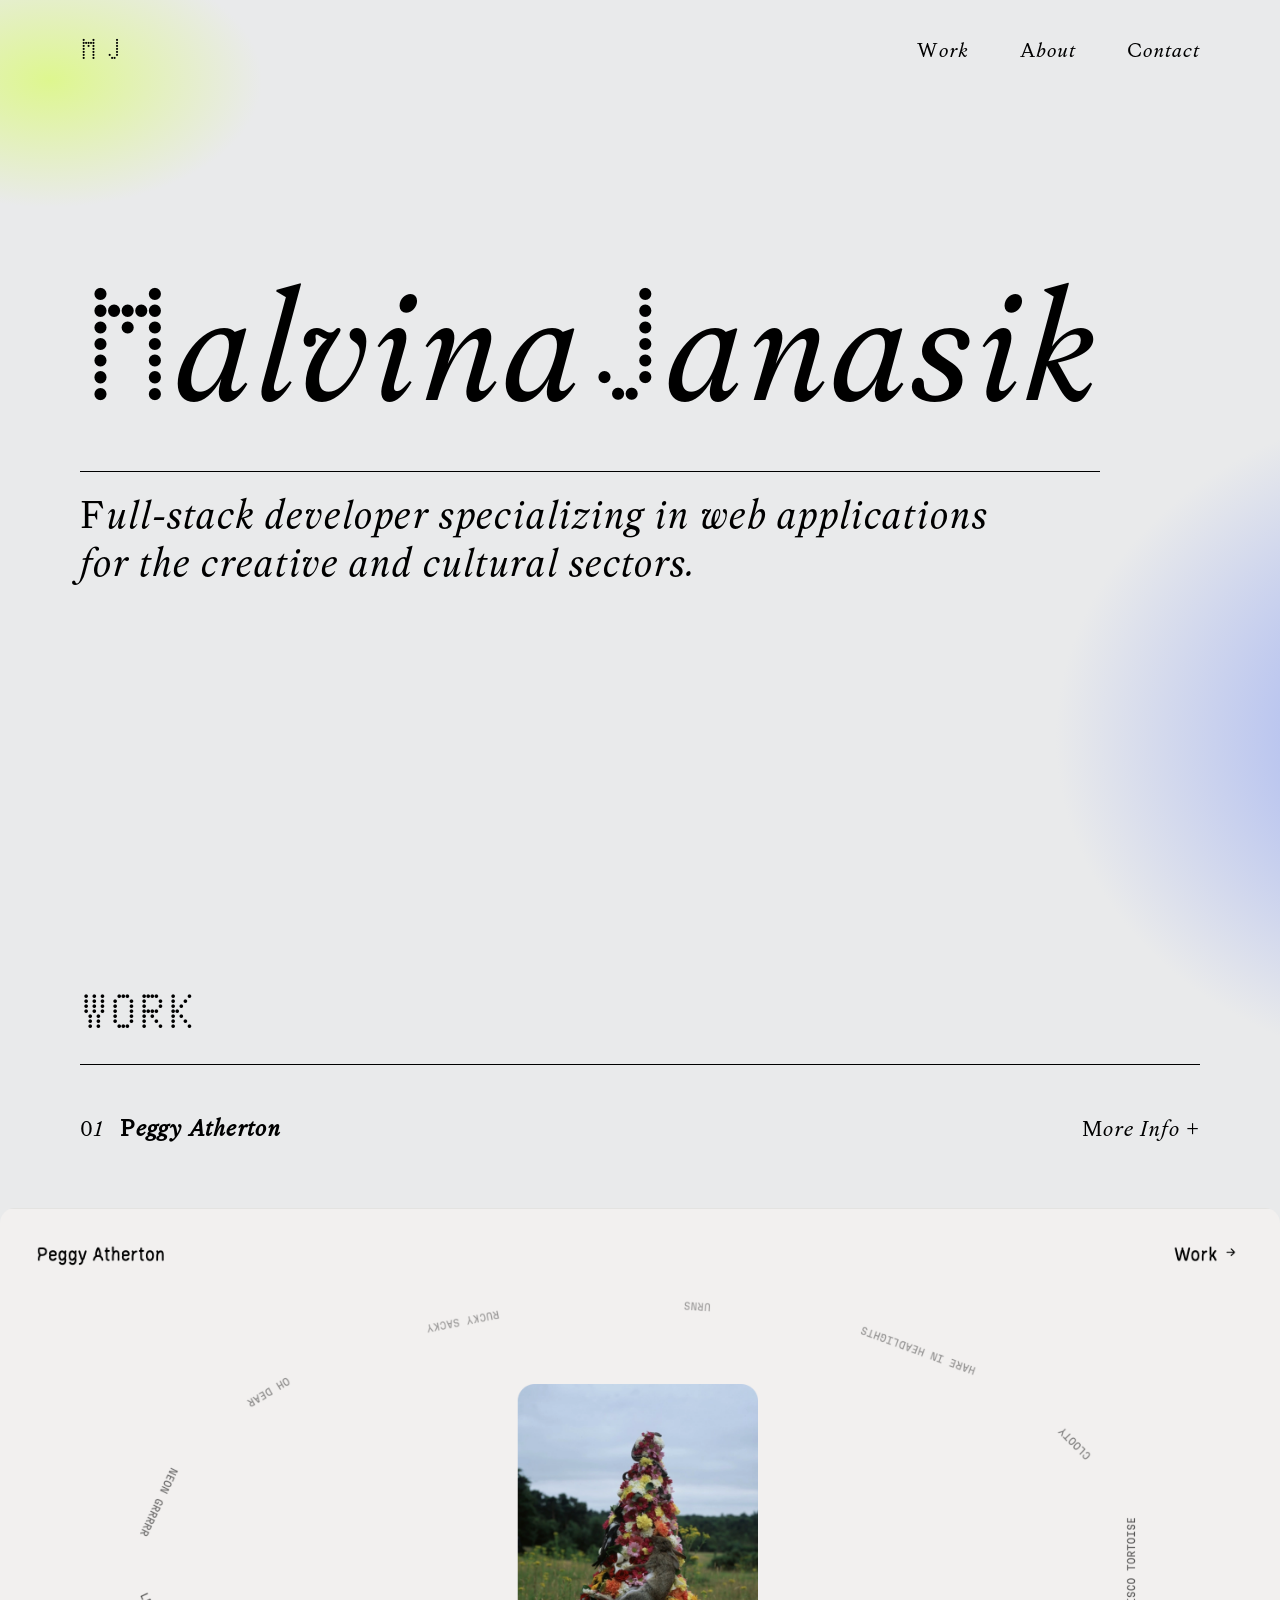
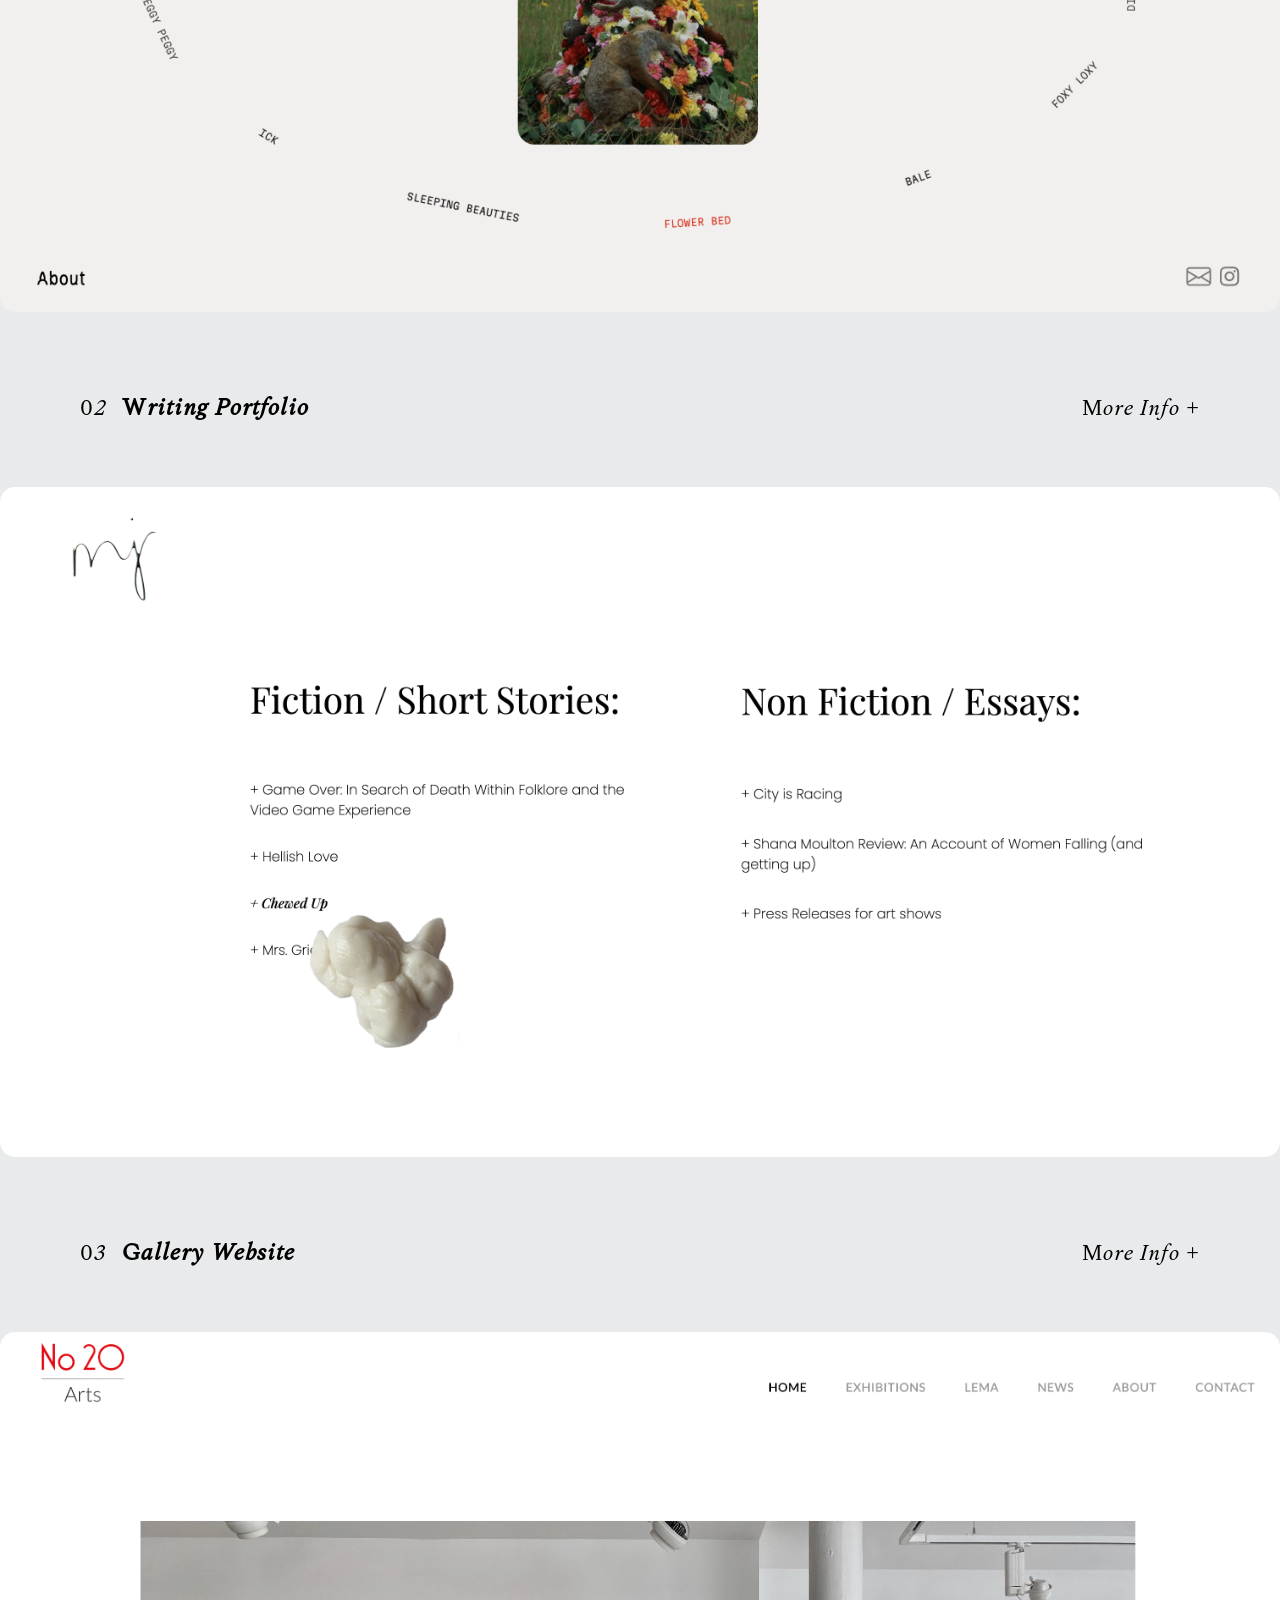
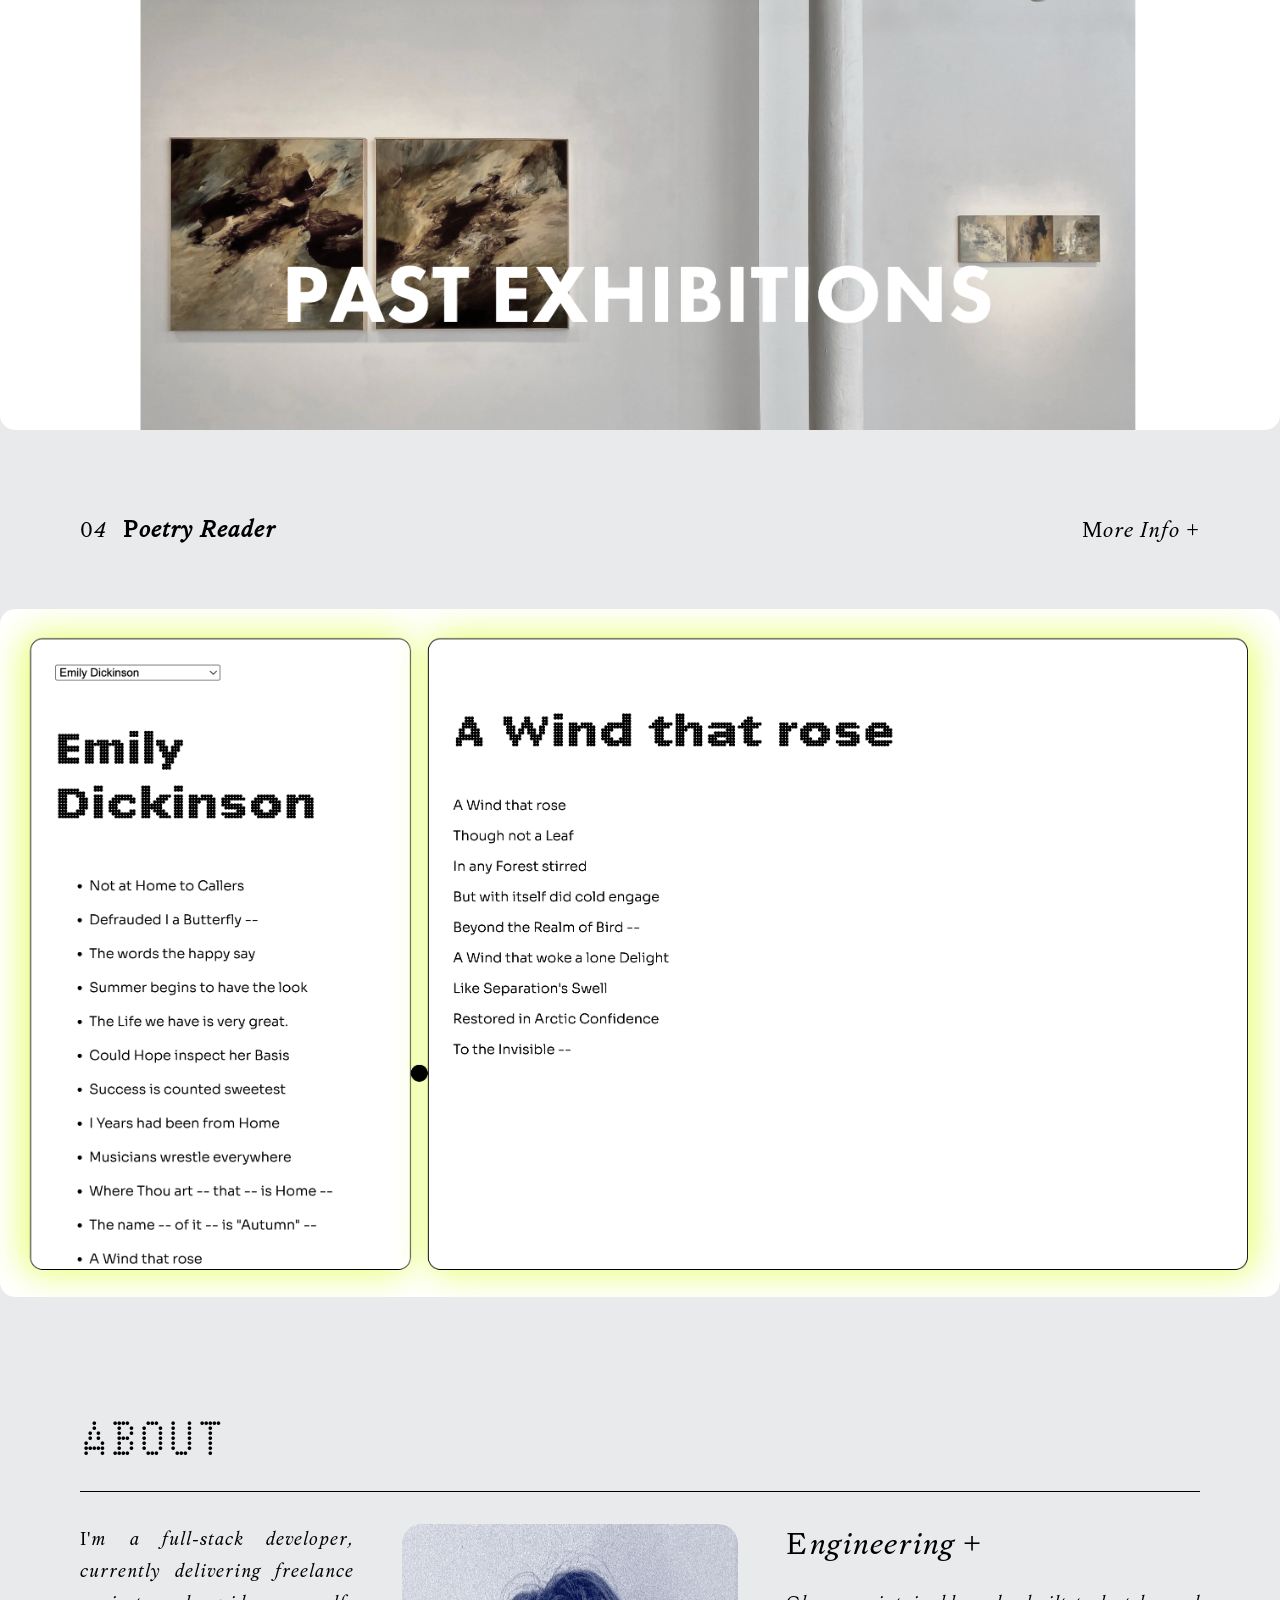
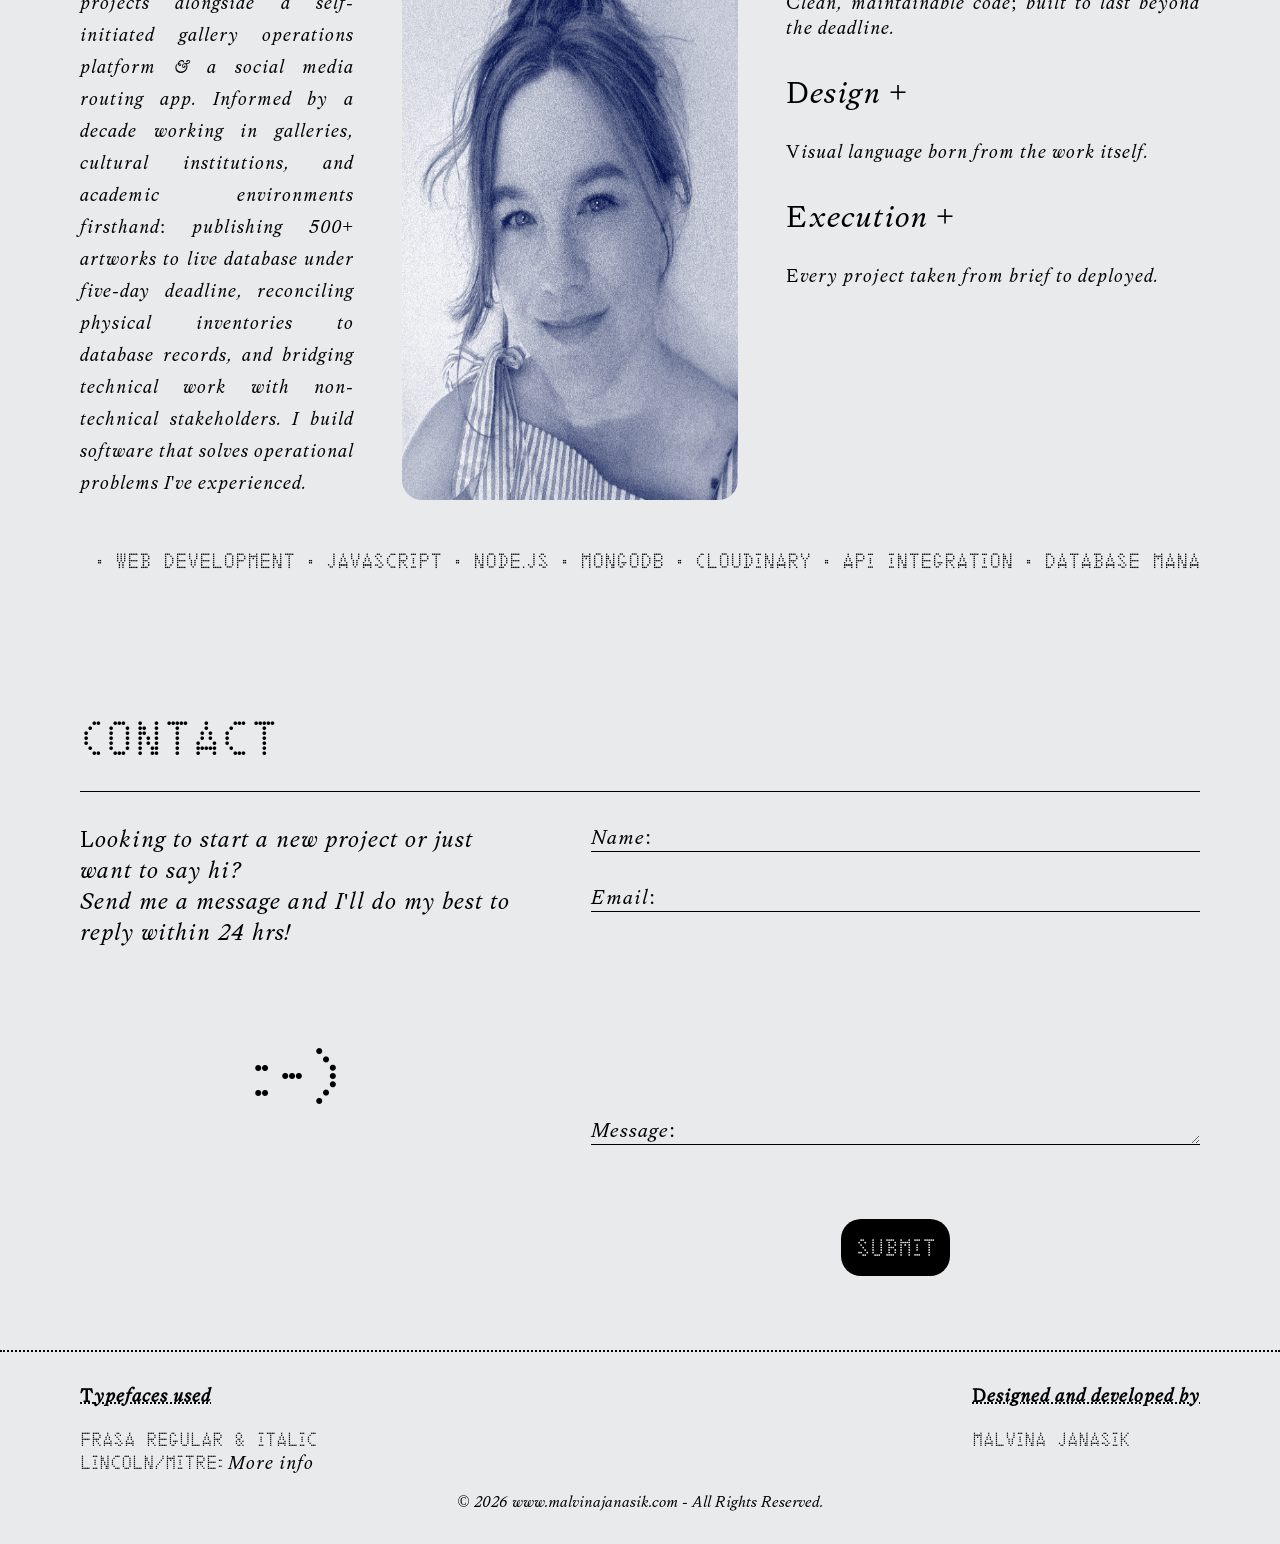
==== index.html @ 0cc4c8fe "form redo" ====
<!DOCTYPE html>
<html lang="en">
<head>
    <meta charset="UTF-8">
    <meta name="viewport" content="width=device-width, initial-scale=1.0">

    <link rel="preconnect" href="https://fonts.googleapis.com">
    <link rel="preconnect" href="https://fonts.gstatic.com" crossorigin>
    <link
        href="https://fonts.googleapis.com/css2?family=Inter:ital,opsz,wght@0,14..32,100..900;1,14..32,100..900&display=swap"
        rel="stylesheet">

    <link rel="stylesheet" href="assets/css/style.css">
    <title>M J</title>
</head>
<body>
    <section>
    <header>
        
        <div class="gradient-top"></div>
        <nav>
            <ul class="top-menu">
                <li class="logo">
                    <a href="index.html">
                    <div class="logo-container">
                        <h2 class="logo-title">M</h2>
                        <h3 class="logo-title-hidden">alvina </h3>
                        <h2 class="logo-title"> J</h2>
                        <h3 class="logo-title-hidden">anasik</h3>
                    </div>
                    </a>
                </li>
                <li class="push-left"><a href="#work">Work</a></li>
                <li><a href="#about">About</a></li>
                <li><a href="#contact">Contact</a></li>
            </ul>
        </nav>
        

        <section class="top-container">
            <div class="hero-text">
                <div class="hero-text-container">
                    <h3 class="hero-title lincoln-letter">Malvina </h3>
                    <h3 class="hero-title lincoln-letter">Janasik</h3>
                    
                </div>
                
                <p>Full-stack developer specializing in web applications<br> for the creative and cultural sectors.</p>
            </div>
            <!-- <img class="logo-image" src="assets/images/logo/3D_Logo.png" alt="liquid silver effect logo with Malvina's initials, reading: mj"> -->
            <div class="gradient"></div>
        </section>
    </header>
    </section>

    <main>
        <section id="work" class="work-websites content-section">
            <h2>WORK</h2>
            <div class="websites-container">

            </div>
        </section>

        <!-- <section class="work-apps">

        </section> -->

        <section id="about" class="about-me content-section">
            <h2>About</h2>
            <div class="about-container">
                <div class="about-content">
                    <p>I'm a full-stack developer, currently delivering freelance projects alongside a self-initiated gallery operations platform & a social media routing app. Informed by a decade working in galleries, cultural institutions, and academic environments firsthand: publishing 500+ artworks to live database under five-day deadline, reconciling physical inventories to database records, and bridging technical work with non-technical stakeholders. I build software that solves operational problems I've experienced.</p>
                    
                </div>
                <img id="photo-me" src="assets/images/me-darker2.png" onmouseover="this.src='assets/images/me-in-colour.png';" onmouseout="this.src='assets/images/me-darker2.png';" alt="a photograph of me">
                <div class="services-container">
                        <ul class="services-list">
                            <li>
                                <span class="label">Engineering +</span>
                                <p>Clean, maintainable code; built to last beyond the deadline.</p>
                            </li>
                            <li>
                                <span class="label">Design +</span>
                                <p>Visual language born from the work itself.</p>

                            </li>
                            <li>
                                <span class="label">Execution +</span>
                                <p>Every project taken from brief to deployed.</p>
                            </li>
                        </ul>
                </div>
            </div>

            <div class="skills-marquee-container">
            <div class="skills marquee-track">
                <h4> • Web Development • JavaScript • Node.js • MongoDB • Cloudinary • API Integration • Database Management • Technical Strategy • UI/UX Design • Cross-Team Collaboration • Figma</h4>
                <h4> • Web Development • JavaScript • Node.js • MongoDB • Cloudinary • API Integration • Database Management • Technical Strategy • UI/UX Design • Cross-Team Collaboration • Figma</h4>
            </div>
            </div>
        </section>

        <section id="contact" class="contact content-section">
            <h2>Contact</h2>

            <div class="contact-container">
                <div class="contact-text">
                    <p>Looking to start a new project or just want to say hi? <br>
                    Send me a message and I'll do my best to reply within 24 hrs!</p>
                    <h4 id="smiley">:-)</h4>
                </div>

                <div>
                    <form name="contact" netlify netlify-honeypot="bot-field" action="/success.html">
                        <input type="hidden" name="form-name" value="contact" />
                        <p class="hidden"><label>Don't fill this out: <input name="bot-field" /></label></p>
                        <div class="form-row">
                            <label for="name"><span>Name:</span></label>
                            <input class="single-input" id="name" type="text" name="name" />
                        </div>
                        <div class="form-row">
                            <label for="email"><span>Email:</span></label>
                            <input class="single-input" id="email" type="email" name="email" />
                        </div>
                        <div class="form-row">
                            <label for="message"><span>Message:</span></label>
                            <textarea class="double-input" id="message" name="message"></textarea>
                        </div>
                        <p>
                            <div class="btn-container">
                            <button class="submit-btn" type="submit">Submit</button>
                            </div>
                        </p>
                    </form>

                </div>
            </div>

        </section>

    </main>
    
    <section>
    <footer id="footer">
        <div id="footer-info">
        <div id="typefaces-info-container">
            <h3>Typefaces used</h3>
            <h2>Frasa Regular & Italic</h2>
            <h2 id="l-m">Lincoln/MITRE:</h2>
            <a href="l-mitre.html" target="_blank"><span>More info</span></a>
        </div>
        <div>
            <h3>Designed and developed by</h3>
            <h2>Malvina Janasik</h2>
        </div>
        </div>
        <div id="copyright" align="center">
            &copy; 2026 www.malvinajanasik.com - All Rights Reserved.
        </div>
        <script>
            (() => {
                const copyrightElement = document.getElementById("copyright");
                copyrightElement.innerHTML = "&copy;  " + new Date().getFullYear() + " www.malvinajanasik.com - All Rights Reserved.";
            })();
        </script>
    </footer>
    </section>
    <script src="assets/js/main.js"></script>
</body>
</html>
---- assets/css/style.css ----
@import url("fonts.css");


/************************** GLOBAL *************************/
*,
*::before,
*::after {
    box-sizing: border-box;
}


* {
    padding: 0;
    margin: 0;
}

html {
    scroll-snap-type: y proximity;
}

section {
    scroll-snap-align: start;
}

a {
    text-decoration: none;
    color: inherit;
}
a:hover {
    color: #1242FF;
}

body {
    background-color: rgba(233, 234, 235, 1);
    overflow-x: hidden;
}

header {
    position: relative;
    overflow-x: clip;
}

img {
    max-width: 100%;
    max-height: 100%;
}

h1, h2, h4, h5, h6 {
    font-family: "LincolnMITRE 5x7", serif;
    font-weight: 500;
}

h4 { 
    font-size: 1.3rem;
}

h3,
p,
span,
li {
    font-family: "Frasa Regular Italic", serif;
    letter-spacing: 1px;
    font-size: 1.3rem
}

h3::first-letter,
p::first-letter,
span::first-letter,
li::first-letter {
    font-family: "Frasa Regular", serif;
    font-style: normal;
}

main, header, footer {
    padding: 2em 5em;
}

#work h2, 
#contact h2,
#about h2 {
    border-bottom: 1px black solid;
    padding-bottom: 0.5em;
    font-size: 3rem;
}

#work,
#about {
    min-height: 100vh;
}
/*************************** NAV ****************************/

.top-menu {
    display: flex;
    align-items: center;
    list-style: none;
    gap: 2em;
    padding: 0;
    margin: 0;
    font-size: 1.6rem;
    padding-bottom: 7em;
}

.logo {
    font-size: 1.2rem;
}
.logo-container {
    display: flex;
    align-items: baseline;
    cursor: pointer;
    width: fit-content;
}

.logo-container > *:nth-child(3) {
    padding-left: 0.5rem;
}

h3.logo-title-hidden {
    max-width: 0;
    overflow: hidden;
    white-space: nowrap;
    display: inline-block;
    transition: max-width 0.5s ease-in-out;
    font-weight: 300;
    font-style: italic;
    font-size: 1.8rem;
}

.logo-title-hidden::first-letter {
    font-family: "Frasa Regular Italic", serif;
}

.logo:hover h3.logo-title-hidden {
    max-width: 300px;
}

.logo-title, .logo-title-hidden {
    margin: 0;
    line-height: 1.2;
}

.push-left {
    margin-left: auto;
}

.top-menu li a {
    text-decoration: none;
    position: relative;
    padding-bottom: 5px;
}

.top-menu li a::after {
    content: '';
    position: absolute;
    left: 0;
    bottom: 0;
    width: 0;
    height: 1px;
    background-color: black;

    transition: width 0.3s ease-in-out;
}

.top-menu li a:hover::after {
    width: 100%;
}


/************************** TOP SECTION *****************************/

header {
    position: relative;
}

.lincoln-letter::first-letter {
    font-family: "LincolnMITRE 5x7", serif;
}

.top-container {
    display: flex;
    font-size: 2rem;
    align-items: flex-start;
    height: 70vh;
    padding-bottom: 5em;
    position: relative;
    gap: 5em
}
.logo-image {
    max-height: 40vh;
    max-width: 50%;
}

.hero-text-container {
    display: flex;
    padding-bottom: 0.5em;
    border-bottom: 1px solid black;
}

.hero-text-container > *:nth-child(3) {
    padding-left: 1rem;
}


.hero-text h2, .hero-text h3 {
    display: inline;
    font-size: 10rem;
    font-weight: 500;
    background-color: transparent;
    margin: 0;
}

.hero-text p {
    padding-top: 0.5em;
    line-height: 1.2em;
    font-weight: 300;
    font-size: 2.5rem;
}

/******************************** WORK CONTENT *************************************/
.work-websites h2 {
    border-bottom: 1px black solid;
    padding-bottom: 1em;
    font-size: 3rem;
}

.websites-content {
    display: flex;
    flex-direction: column;
    width: 100%;
    gap: 1.5rem;
    scroll-snap-align: center;
    padding-bottom: 2em;
}

.websites-content h3 {
    font-size: 1.5rem;
    padding: 0;
}

.project-num {
    display: inline;
}

.websites-text-container {
    display: flex;
    align-items: baseline;
    justify-content: flex-start;
    width: 100%;
    gap: 1rem;
    padding: 3rem 0 1rem;
}
.websites-text-container span {
    font-size: 1.4rem;
}

.websites-text-container h3 {
    margin: 0;
}

.work-websites {
    padding-top: 2.5em;
}
.websites-image-container {
    display: flex;
    justify-content: center;
}

.websites-content img,
.websites-content video {
    border-radius: 15px;
    max-height: 80vh;
    max-width: 100vw;
}

.websites-container {
    display: flex;
    flex-direction: column;
    padding-bottom: 5em;
}

.push-right {
    margin-left: auto;
    cursor: pointer;
}

/********************************** INFO PANEL **************************************/

.info-panel {
    max-height: 0;
    overflow: hidden;
    max-width: 90vw;
    padding-right: 1em;
    text-align: justify;
    transition: max-height 0.4s ease-in-out;
}

.open-panel {
    max-height: fit-content;
    font-size: 1.3rem;
}

/********************************** STACK MARQUEE ************************************/

.stack-panel {
    overflow: hidden;
    width: 100%;
    padding: 1em 0 1em 0;
}

.marquee-track {
    display: flex;
    gap: 2rem;
    width: max-content;
    animation: marquee 10s linear infinite;
}

@keyframes marquee {
    from { transform: translateX(0); }
    to { transform: translateX(-50%); }
}

/******************************* BACKGROUND GRADIENT *********************************/

.gradient, .gradient-top {
    position: absolute;
    z-index: -99;
    top: 90px;
    left: 900px;
    width: 1000px;
    height: 800px;
    background-color: #1242FF;
    background: radial-gradient(ellipse, rgba(18, 66, 255, 0.4) 0%, rgba(233, 234, 235, 1) 60%);
}

.gradient-top {
    background-color: rgb(219 250 120);
    background: radial-gradient(ellipse, rgba(219, 250, 120, 0.8) 0%, rgba(233, 234, 235, 1) 60%);
    top: -70px;
    left: -200px;
    width: 500px;
    height: 300px;
}

/*************************** WORK *****************************/

.title-link:hover {
    color: #1242FF;
}

/***************************** ABOUT ****************************/

#about {
    display: flex;
    flex-direction: column;
    padding-bottom: 3em;
}

.skills-marquee-container {
    overflow: hidden;
    width: 100%;
}

.skills {
    padding: 1em;
    animation: marquee 20s linear infinite;
}

.about-container {
    padding: 2em 0;
    display: flex;
    gap: 3em;
}

.about-content {
    line-height: 2em;
    flex-shrink: 5;
}

#identifier {
    font-size: 3rem;
}

#photo-me {
    max-width: 30%;
    max-height: fit-content;
    border-radius: 20px;
}

.about-container ul {
    list-style: none;
}
.about-container li {
    display: flex;
    flex-direction: column;
    justify-content: flex-start;
    align-items: flex-start;
}

.about-container p {
    font-size: 1.2rem;
    text-align: justify;
}

.services-container {
    display: flex;
}

.about-container span {
    font-size: 2rem;
}

.label {
    position: relative;
    padding-bottom: 2px;
}

.label::after {
    content: '';
    position: absolute;
    left: 0;
    bottom: 0;
    width: 0;
    height: 1px;
    background-color: black;
    transition: width 0.3s ease-in-out;
}

.services-list li:hover .label::after {
    width: 100%;
}

.about-container li {
    display: flex;
    padding-bottom: 2rem;
    justify-content: space-between;
    gap: 1.5rem;
    font-size: 3rem;
}

/**************************** FORM *****************************/

.hidden {
    display: none;
}

.contact-container {
    padding-top: 2em;
    display: flex;
    gap: 5em;
}

.contact-text p {
    font-size: 1.5rem;
}

#smiley {
    font-size: 5rem;
    margin: 1em auto;
    height: fit-content;
    width: fit-content;
}

form p {
    padding: 1em 0 1em 0;
}

.form-row {
    display: flex;
    align-items: flex-end;
    gap: 1.5em;
    margin-bottom: 2em;
    border-bottom: 1px solid black;
}

.form-row label {
    min-width: 80px;
}

.single-input,
.double-input {
    height: 27px;
    width: 500px;
    border: none;
    background-color: inherit;
    padding: 1em;
}

.double-input {
    height: 200px;
}

.submit-btn {
    padding: 0.6em;
    border: none;
    border-radius: 20px;
    font-family: "LincolnMITRE 5x7", serif;
    font-size: 1.5rem;
    background-color: black;
    color: rgba(233, 234, 235, 1);
    cursor: pointer;
}

.submit-btn:hover {
    background-color: #1242FF;
}

.btn-container {
    display: flex;
    justify-content: center;
}

/*************************** FOOTER ****************************/

#footer {
    border-top: 2px dotted black;
}

#copyright {
    margin-top: 1em;
    font-family: "Frasa Regular Italic", serif;
}

#footer-info {
    display: flex;
    justify-content: space-between;
}

#footer h3,
#footer h2,
#footer span {
    font-size: 1.2rem;
}

#footer h3 {
    padding-bottom: 1em;
    text-decoration: underline dotted;
}

#l-m {
    display: inline;
}

/*********************** SUCCESS PAGE **************************/

.thanks-message {
    display: flex;
    flex-direction: column;
    justify-content: center;
    align-items: center;
    padding-top: 20em;
    gap: 1em;
}

.back-to-page {
    padding: 0.6em;
    border-radius: 30px;
    font-family: "Frasa Regular Italic", serif;
    font-size: 1rem;
    cursor: pointer;
    border: 1px solid black;
}

/************************* RESPONSIVE **************************/

@media (max-width: 1200px) {
    html {
        scroll-snap-type: none;
    }

    .top-menu {
        font-size: 1.5rem;
        gap: 1em;
    }

    .top-container {
        flex-direction: column;
        align-items: center;
        justify-content: flex-start;
        text-align: center;
        height: auto;
        padding: 1em 0 0 0;
        gap: 1.6em;
        margin-bottom: 5em;
    }

    main,
    header,
    footer {
        padding: 2em;
    }

    .gradient {
        left: 0;
    }

    .logo:hover h3.logo-title-hidden {
        max-width: 0;
    }

    .websites-container {
        flex-direction: column;
        align-items: center;
    }

    .websites-content {
        display: flex;
        flex-direction: column;
        justify-content: center;
        align-items: flex-start;
    }

    .websites-image-container {
        align-self: center;
        padding: 0 1em;
    }

    .websites-image-container video,
    .websites-image-container img {
        max-width: 90vw;
    }

    .about-container {
        flex-direction: column;
    }

    #photo-me {
        max-width: fit-content;
    }

    .contact-container {
        flex-direction: column;
    }

    #smiley {
        margin-bottom: 0;
    }
        #footer h3,
        #footer h2,
        #footer span {
            font-size: 1rem;
        }
}

@media (max-width: 600px) {
    .hero-title.lincoln-letter {
        font-size: 3.2rem;
    }

    .hero-text p {
        font-size: 1.5rem;
    }

    .websites-text-container h3 {
        font-size: 1.3rem;
    }

    .websites-text-container span {
        font-size: 1rem;
    }

    .content-section h2 {
        font-size: 2rem;
    }
}

@media (min-width: 601px) and (max-width: 1200px) {
    .hero-title.lincoln-letter {
        font-size: 5rem;
    }

    .hero-text p {
        font-size: 2rem;
    }

    .about-container {
        display: grid;
        grid-template-columns: 1fr 1fr;
        grid-template-areas:
            "content content"
            "photo services";
        align-items: start;
    }

    .about-content {
        grid-area: content;
    }

    #photo-me {
        grid-area: photo;
        width: 100%;
        justify-self: center;
        max-width: 80%;
    }

    .services-container {
        grid-area: services;
    }
}
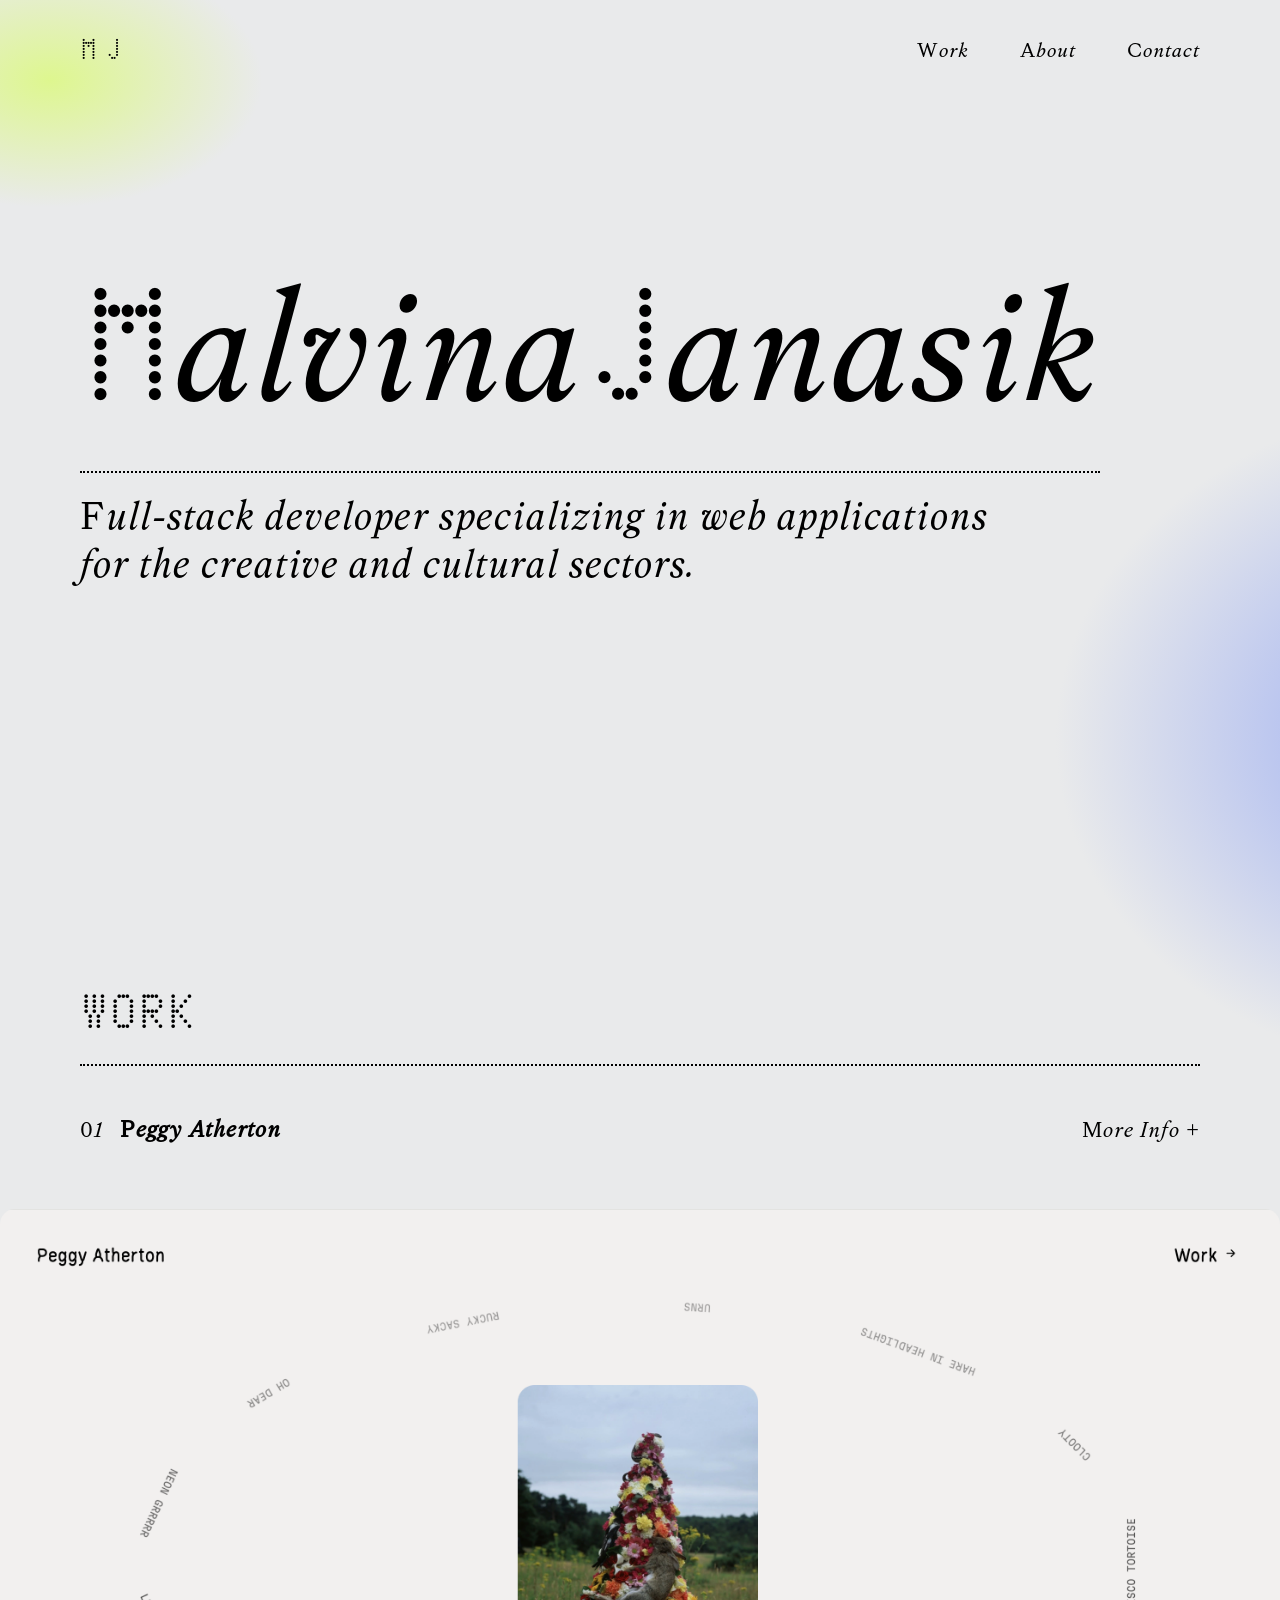
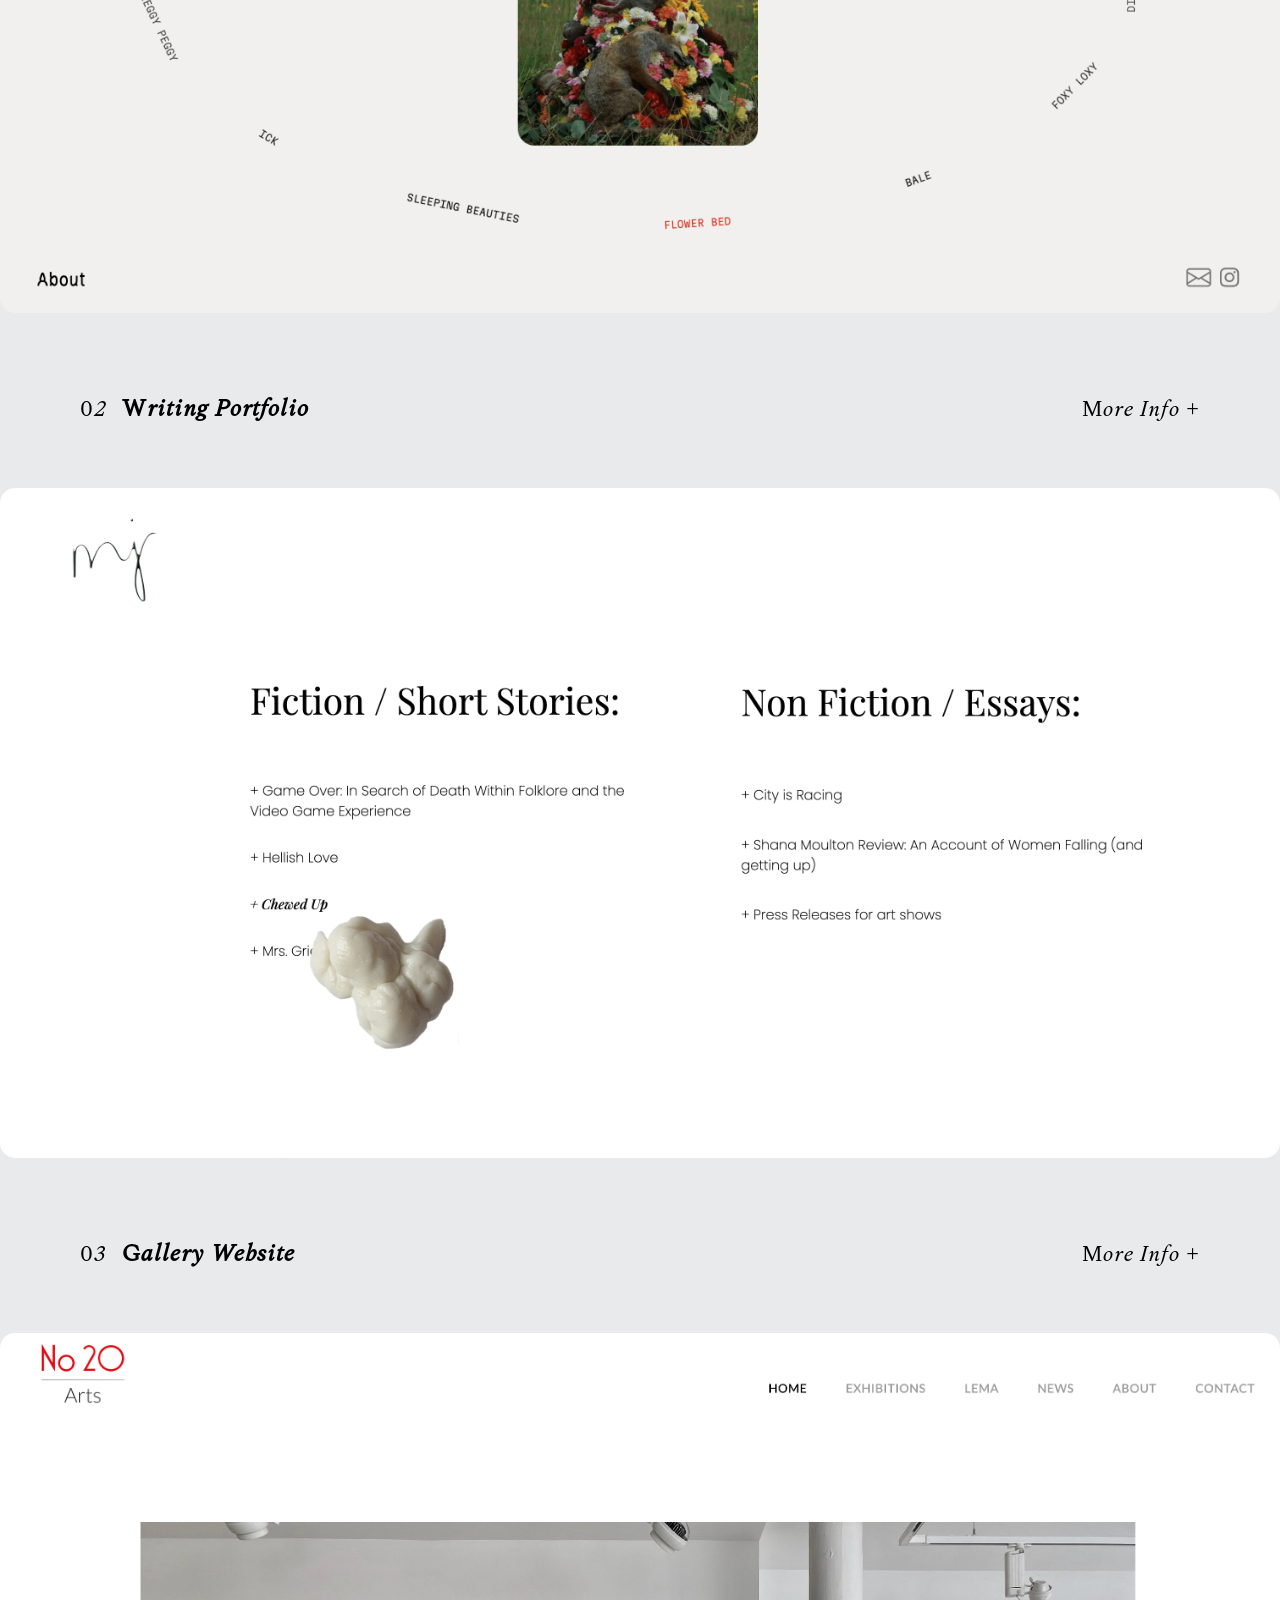
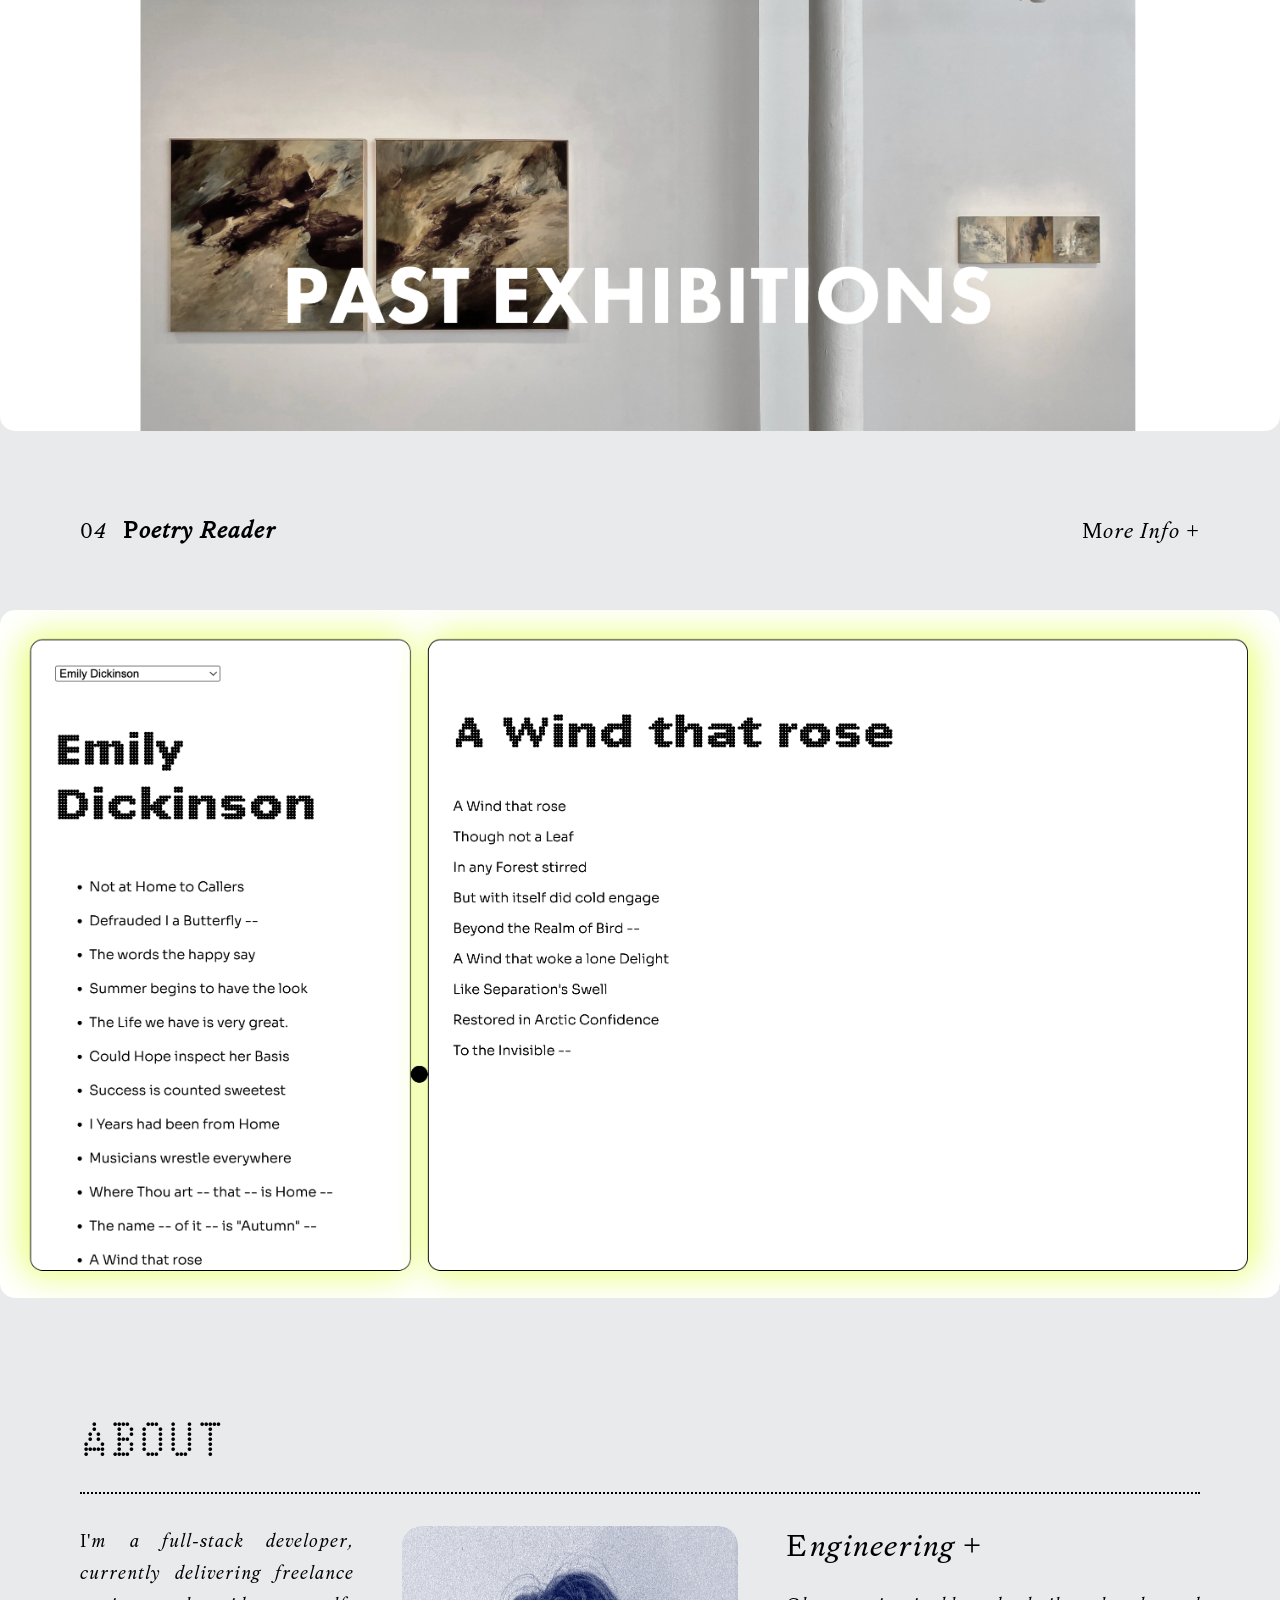
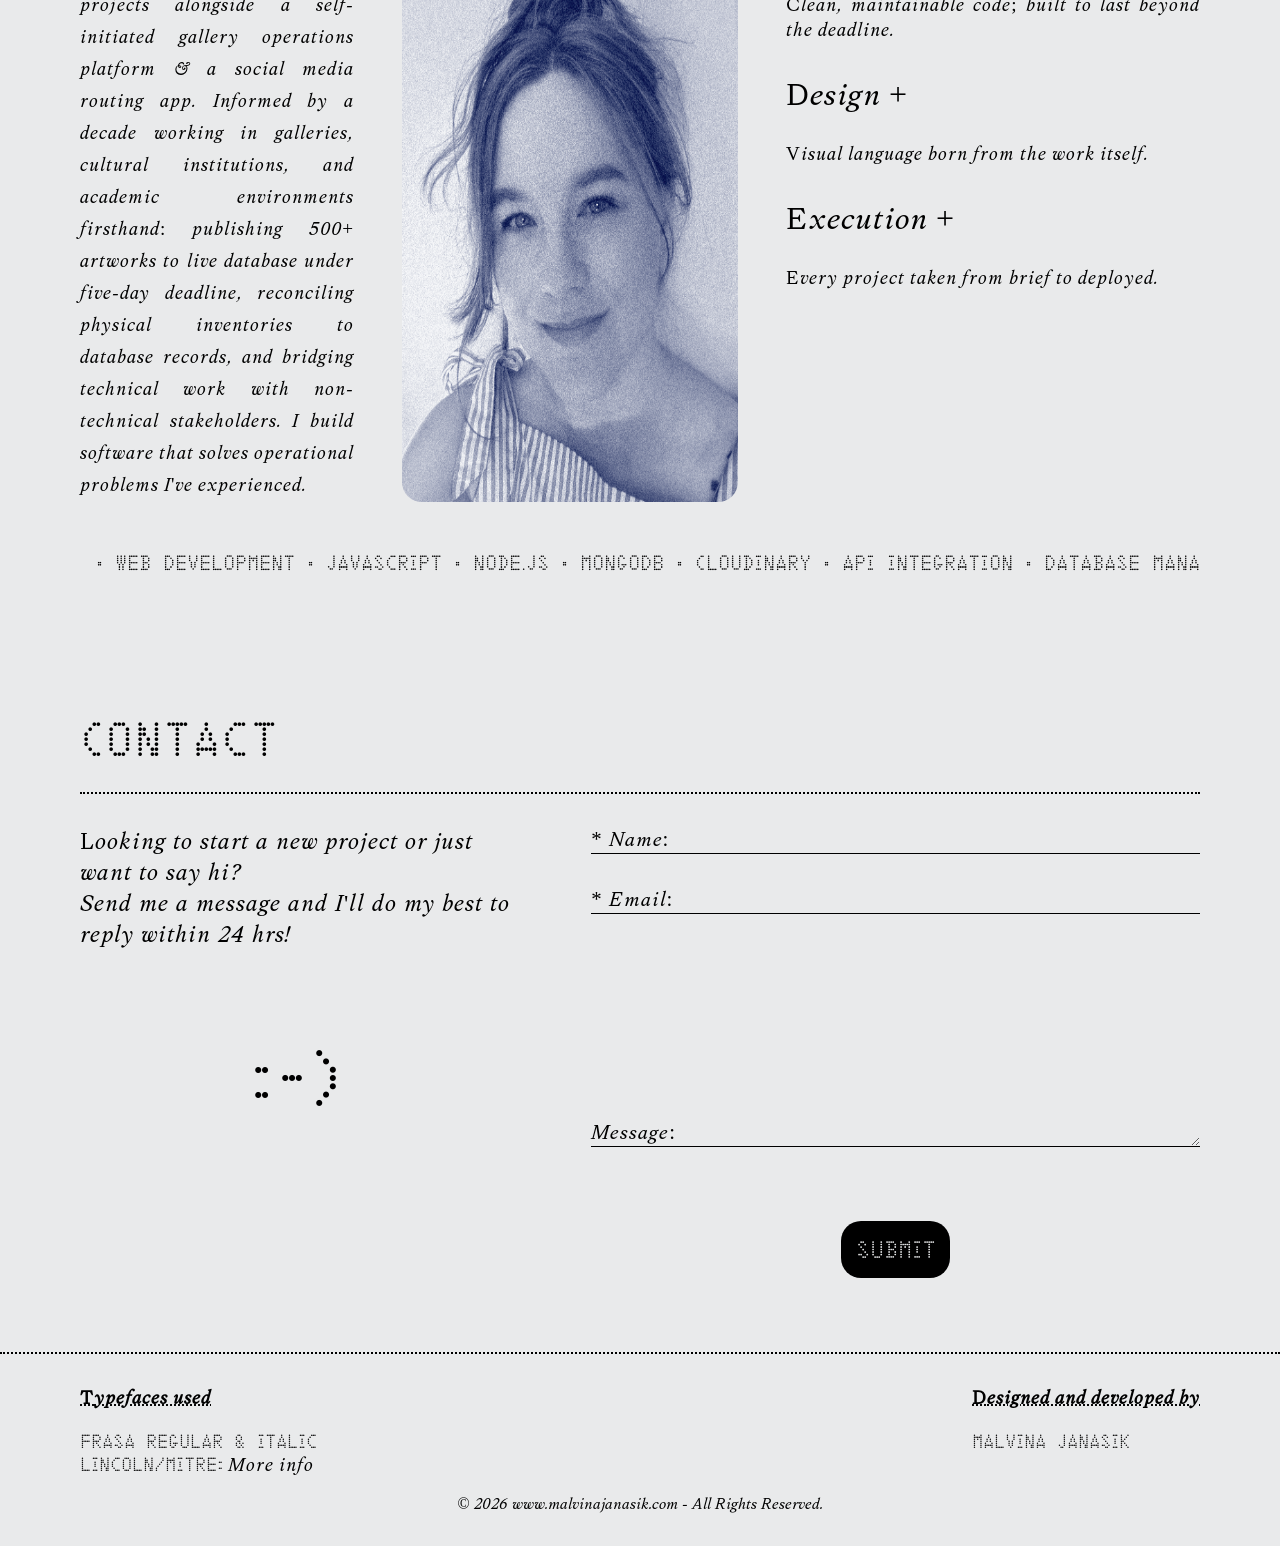
==== commit 74e19737: "final styling fixes" ====
--- a/index.html
+++ b/index.html
@@ -115,16 +115,16 @@
                         <input type="hidden" name="form-name" value="contact" />
                         <p class="hidden"><label>Don't fill this out: <input name="bot-field" /></label></p>
                         <div class="form-row">
-                            <label for="name"><span>Name:</span></label>
-                            <input class="single-input" id="name" type="text" name="name" />
+                            <label for="name"><span>* Name:</span></label>
+                            <input class="single-input" id="name" type="text" name="name" required />
                         </div>
                         <div class="form-row">
-                            <label for="email"><span>Email:</span></label>
-                            <input class="single-input" id="email" type="email" name="email" />
+                            <label for="email"><span>* Email:</span></label>
+                            <input class="single-input" id="email" type="email" name="email" required />
                         </div>
                         <div class="form-row">
                             <label for="message"><span>Message:</span></label>
-                            <textarea class="double-input" id="message" name="message"></textarea>
+                            <textarea class="double-input" id="message" name="message" required></textarea>
                         </div>
                         <p>
                             <div class="btn-container">
--- a/assets/css/style.css
+++ b/assets/css/style.css
@@ -78,7 +78,7 @@
 #work h2, 
 #contact h2,
 #about h2 {
-    border-bottom: 1px black solid;
+    border-bottom: 2px black dotted;
     padding-bottom: 0.5em;
     font-size: 3rem;
 }
@@ -155,7 +155,7 @@
     bottom: 0;
     width: 0;
     height: 1px;
-    background-color: black;
+    background-color: #1242FF;;
 
     transition: width 0.3s ease-in-out;
 }
@@ -192,7 +192,7 @@
 .hero-text-container {
     display: flex;
     padding-bottom: 0.5em;
-    border-bottom: 1px solid black;
+    border-bottom: 2px dotted black;
 }
 
 .hero-text-container > *:nth-child(3) {
@@ -488,7 +488,8 @@
     height: 200px;
 }
 
-.submit-btn {
+.submit-btn,
+.back-to-page {
     padding: 0.6em;
     border: none;
     border-radius: 20px;
@@ -499,7 +500,8 @@
     cursor: pointer;
 }
 
-.submit-btn:hover {
+.submit-btn:hover,
+.back-to-page:hover {
     background-color: #1242FF;
 }
 
@@ -548,15 +550,6 @@
     align-items: center;
     padding-top: 20em;
     gap: 1em;
-}
-
-.back-to-page {
-    padding: 0.6em;
-    border-radius: 30px;
-    font-family: "Frasa Regular Italic", serif;
-    font-size: 1rem;
-    cursor: pointer;
-    border: 1px solid black;
 }
 
 /************************* RESPONSIVE **************************/
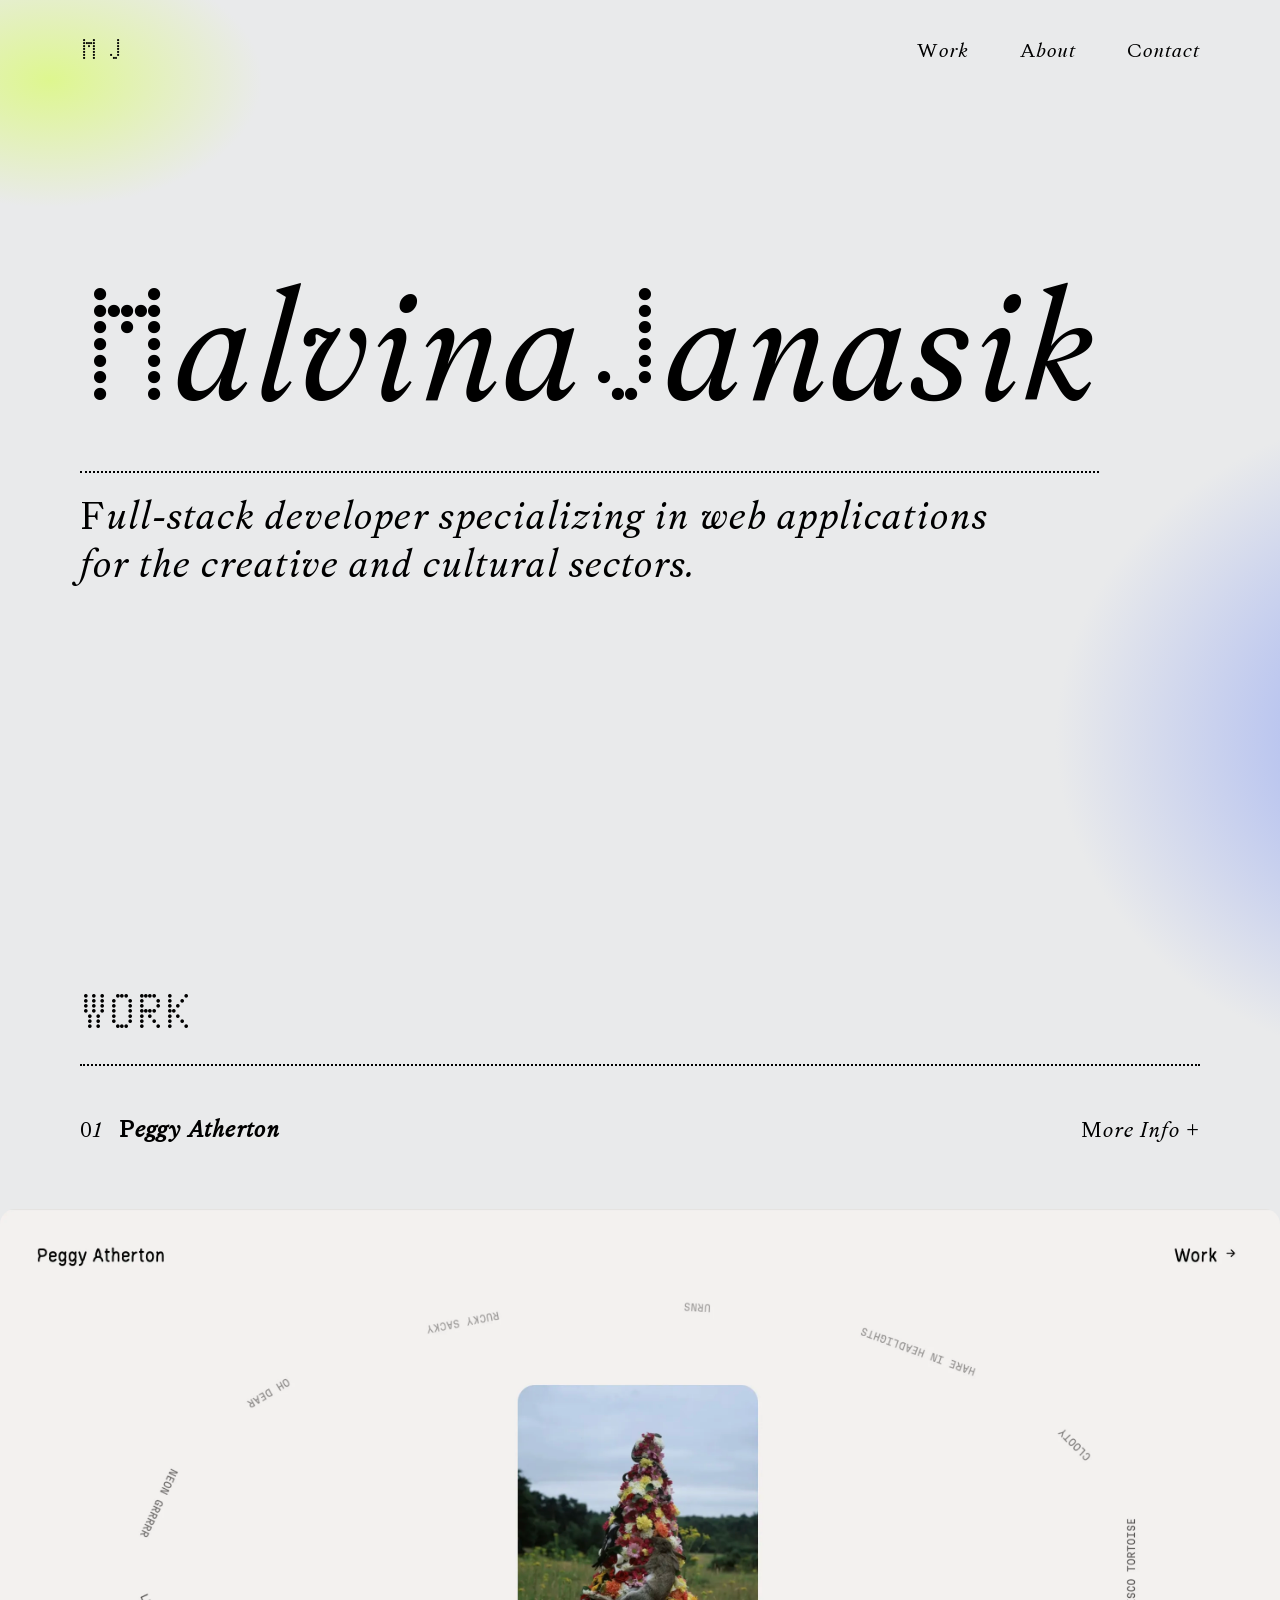
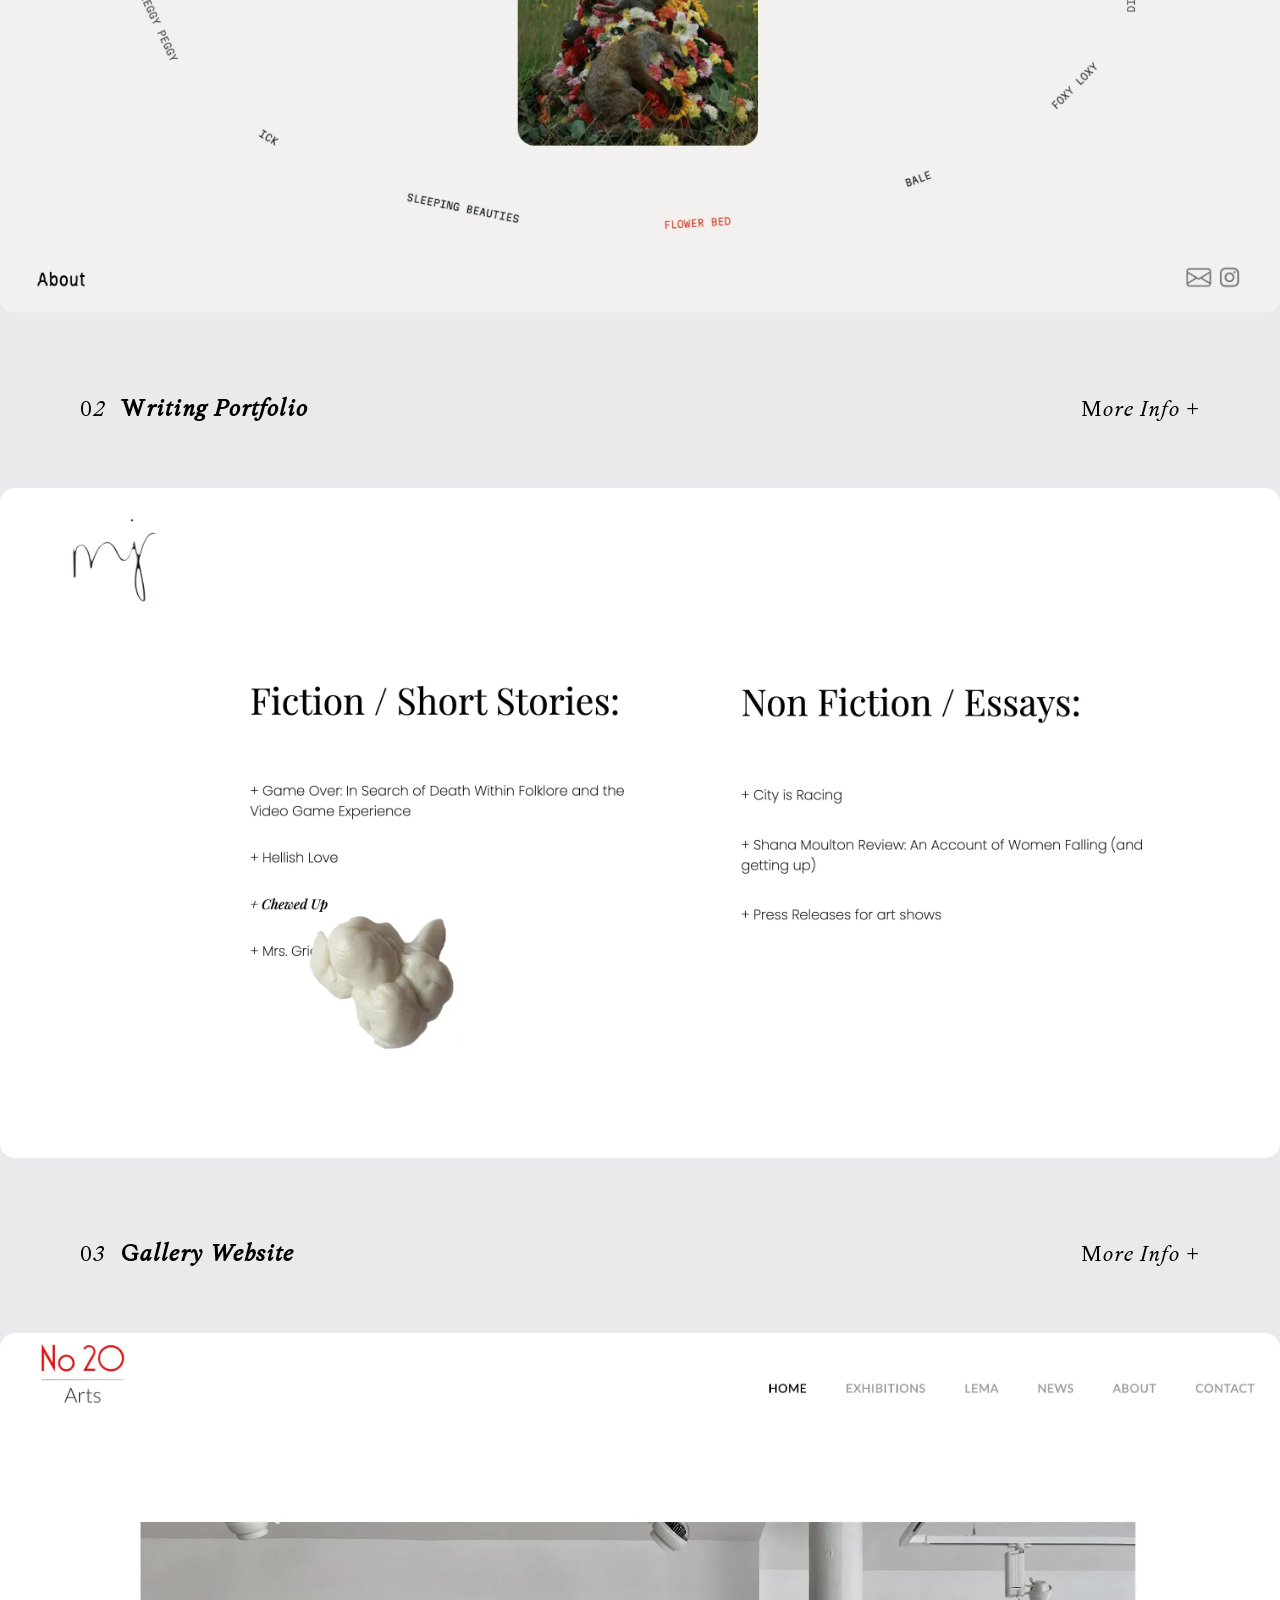
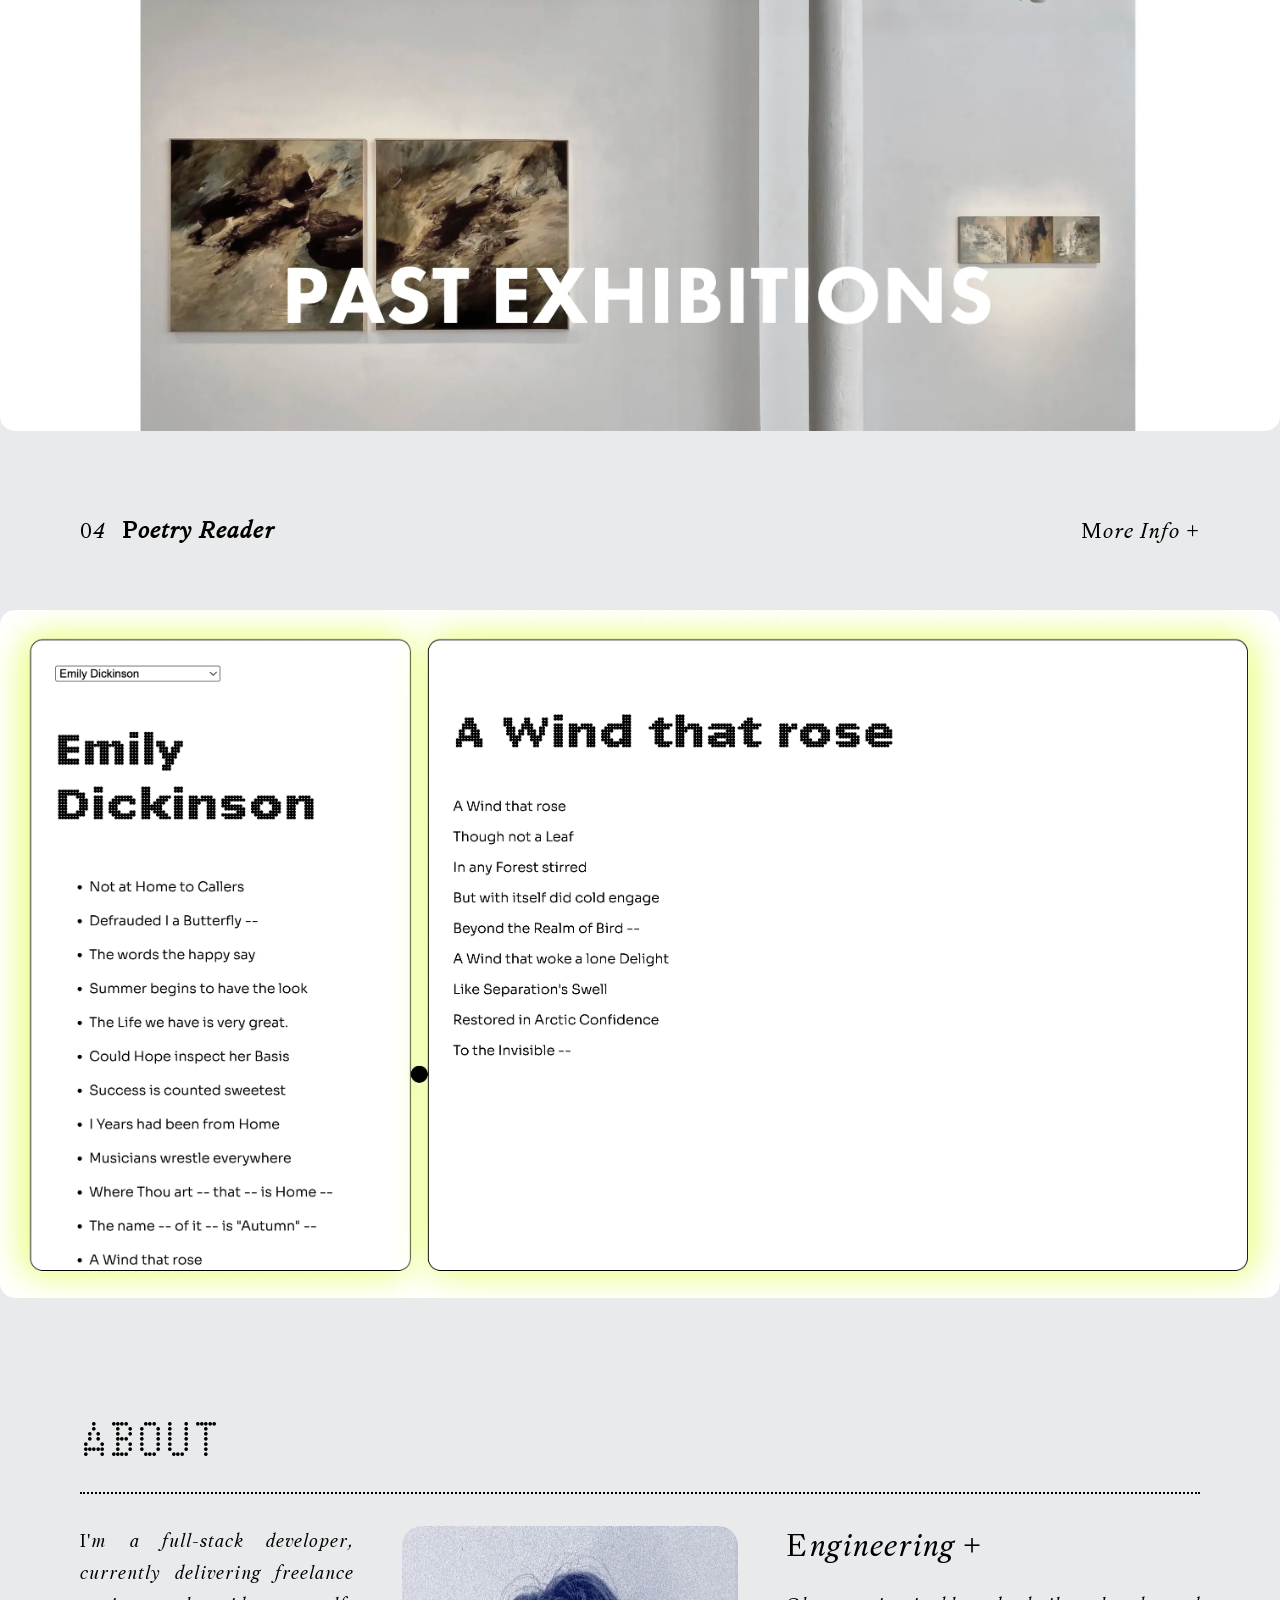
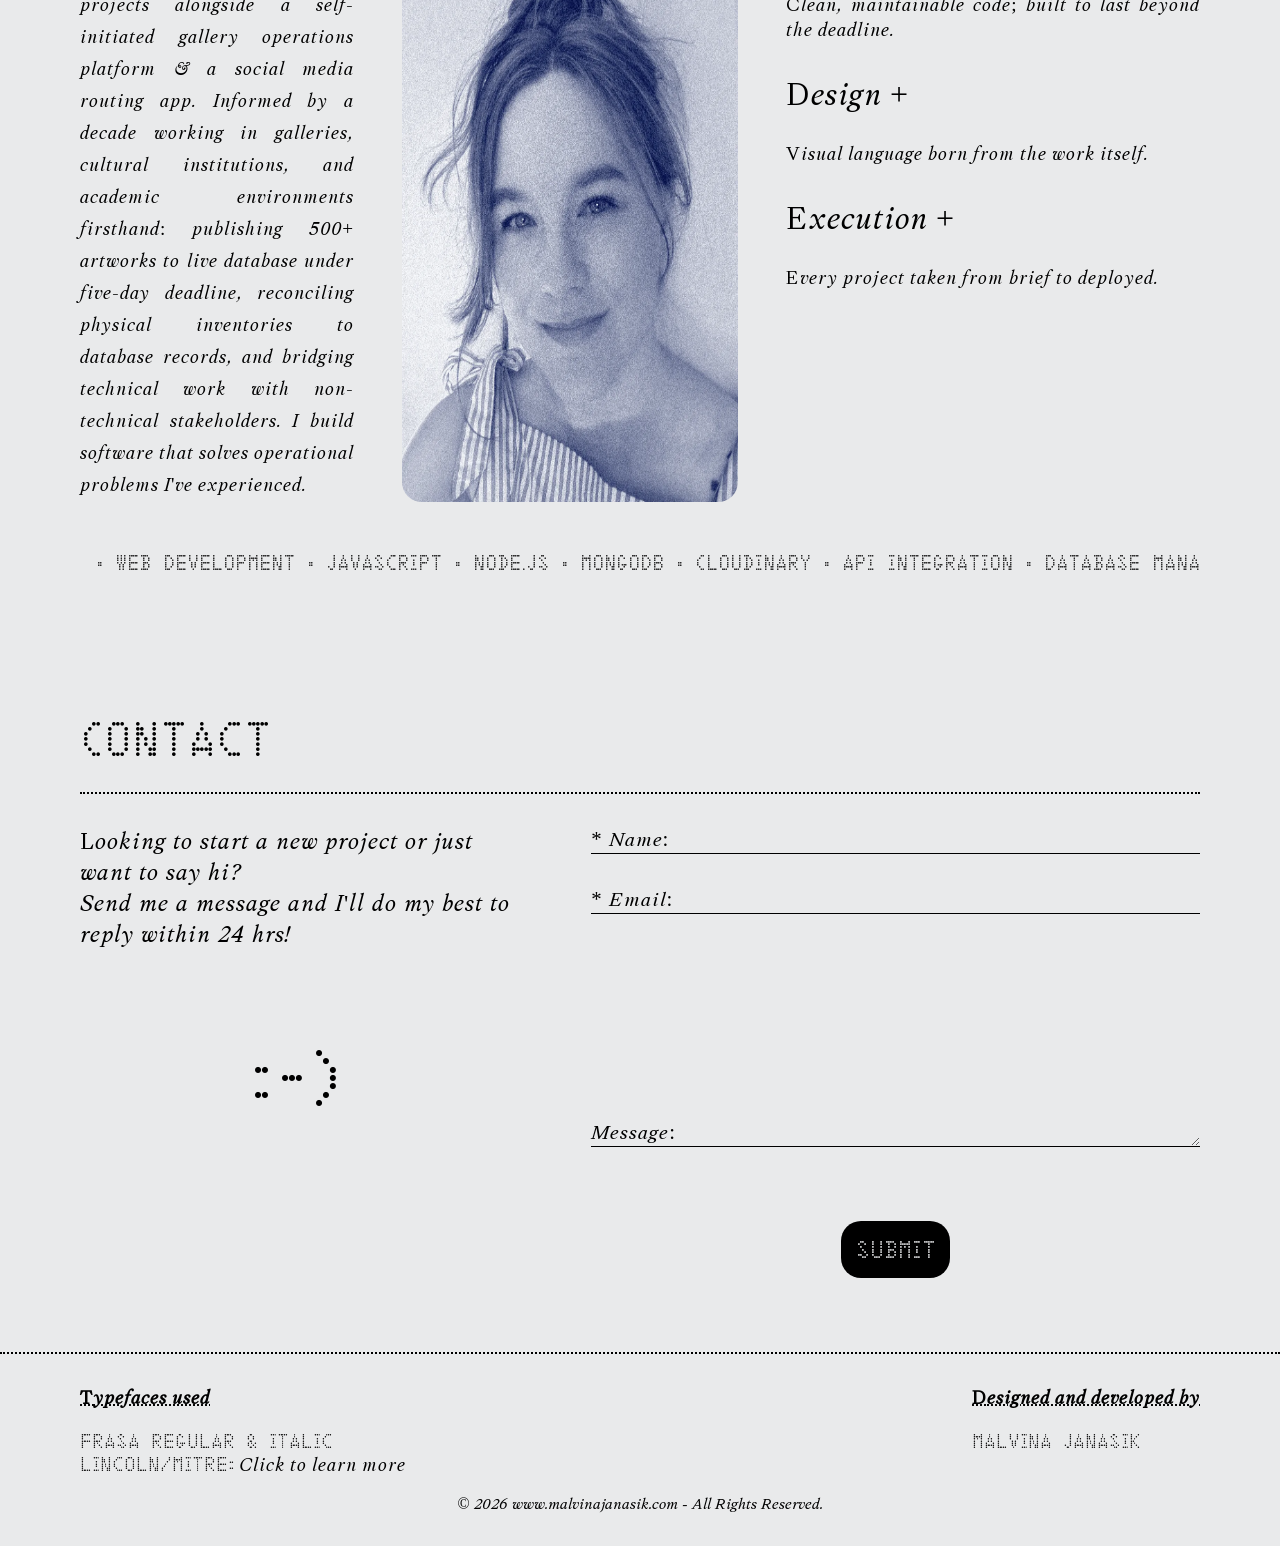
==== commit da687e44: "converted images to webp, changed headings to spans for semantics" ====
--- a/index.html
+++ b/index.html
@@ -3,15 +3,11 @@
 <head>
     <meta charset="UTF-8">
     <meta name="viewport" content="width=device-width, initial-scale=1.0">
-
-    <link rel="preconnect" href="https://fonts.googleapis.com">
-    <link rel="preconnect" href="https://fonts.gstatic.com" crossorigin>
-    <link
-        href="https://fonts.googleapis.com/css2?family=Inter:ital,opsz,wght@0,14..32,100..900;1,14..32,100..900&display=swap"
-        rel="stylesheet">
+    <meta name="description" content="A portfolio website for a developer, Malvina Janasik, showcasing recent work.">
 
     <link rel="stylesheet" href="assets/css/style.css">
-    <title>M J</title>
+    <link rel="icon" type="image/svg+xml" href="/favicon2.svg">
+    <title>Malvina Janasik Portfolio</title>
 </head>
 <body>
     <section>
@@ -72,7 +68,7 @@
                     <p>I'm a full-stack developer, currently delivering freelance projects alongside a self-initiated gallery operations platform & a social media routing app. Informed by a decade working in galleries, cultural institutions, and academic environments firsthand: publishing 500+ artworks to live database under five-day deadline, reconciling physical inventories to database records, and bridging technical work with non-technical stakeholders. I build software that solves operational problems I've experienced.</p>
                     
                 </div>
-                <img id="photo-me" src="assets/images/me-darker2.png" onmouseover="this.src='assets/images/me-in-colour.png';" onmouseout="this.src='assets/images/me-darker2.png';" alt="a photograph of me">
+                <img id="photo-me" src="assets/images/me-darker2.webp" onmouseover="this.src='assets/images/me-in-colour.webp';" onmouseout="this.src='assets/images/me-darker2.png';" alt="a photograph of me">
                 <div class="services-container">
                         <ul class="services-list">
                             <li>
@@ -147,7 +143,7 @@
             <h3>Typefaces used</h3>
             <h2>Frasa Regular & Italic</h2>
             <h2 id="l-m">Lincoln/MITRE:</h2>
-            <a href="l-mitre.html" target="_blank"><span>More info</span></a>
+            <a href="about-lincolnmitre.html" target="_blank"><span>Click to learn more</span></a>
         </div>
         <div>
             <h3>Designed and developed by</h3>
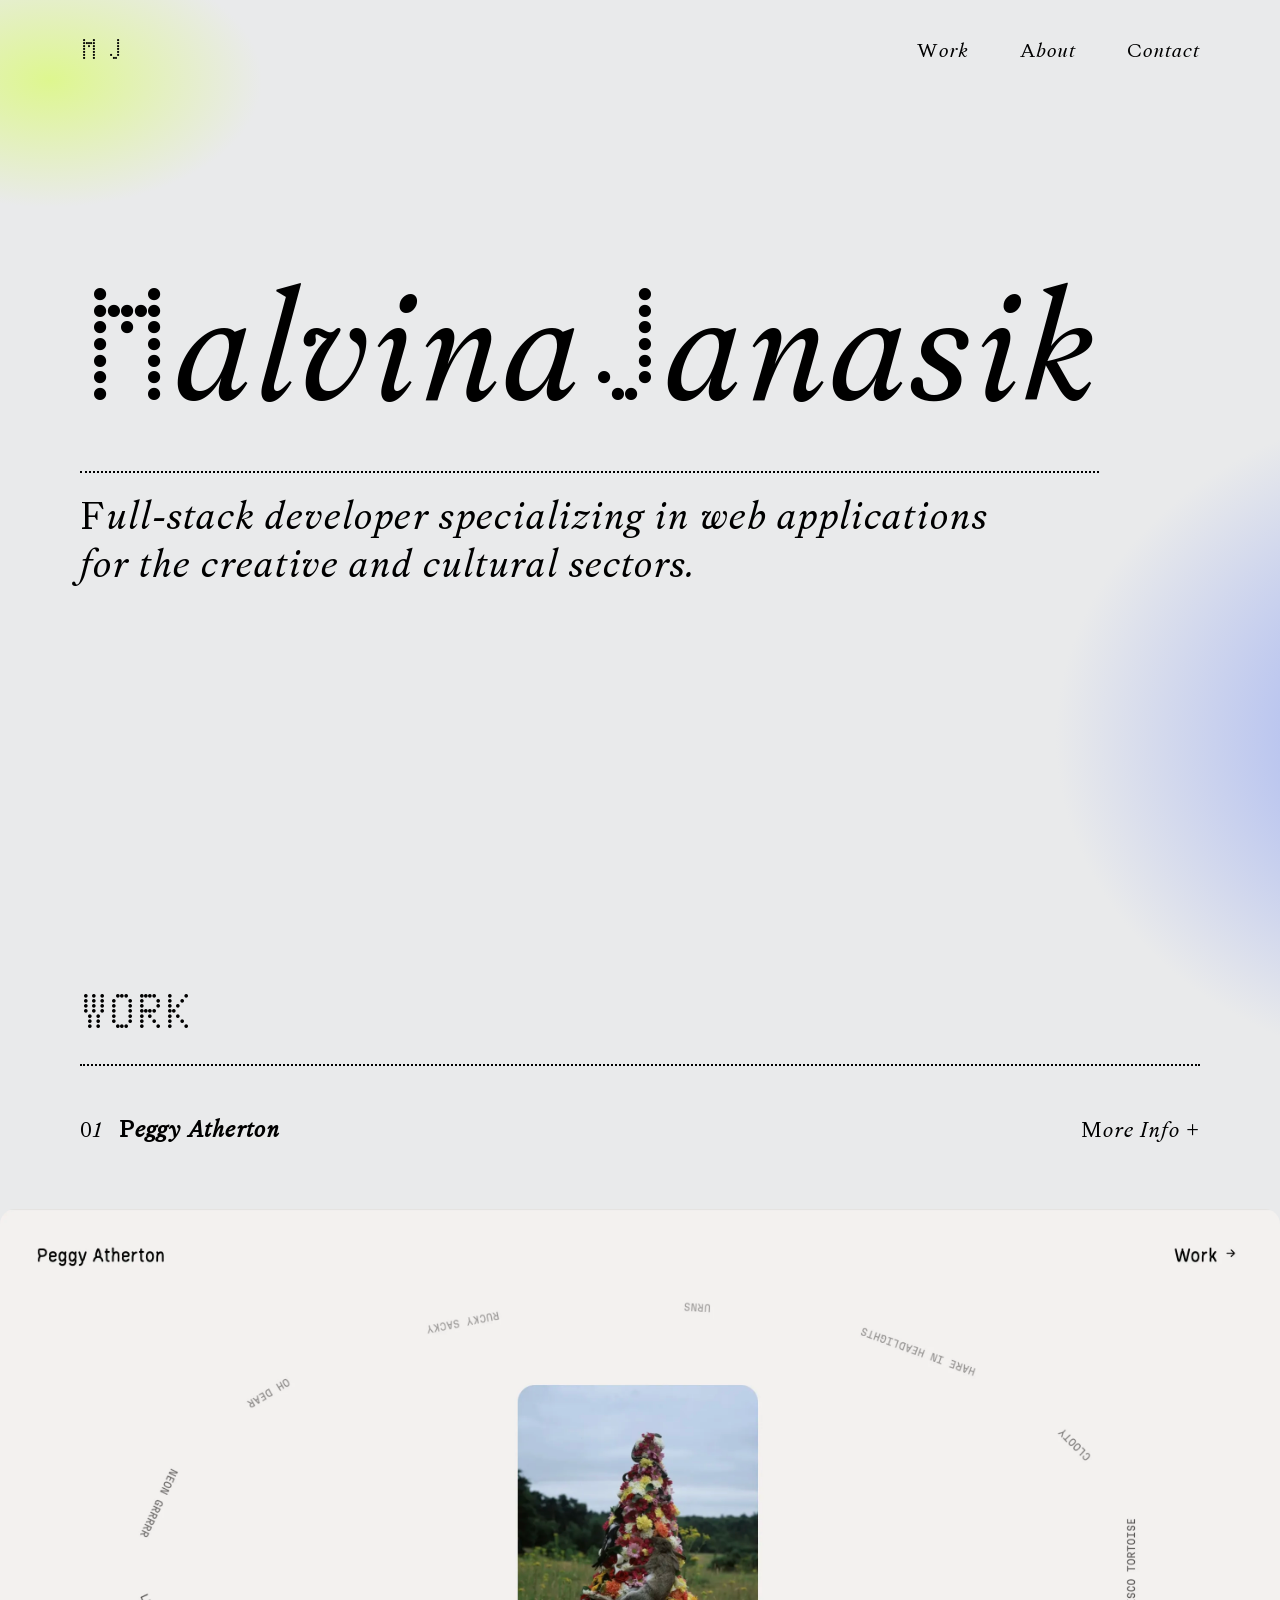
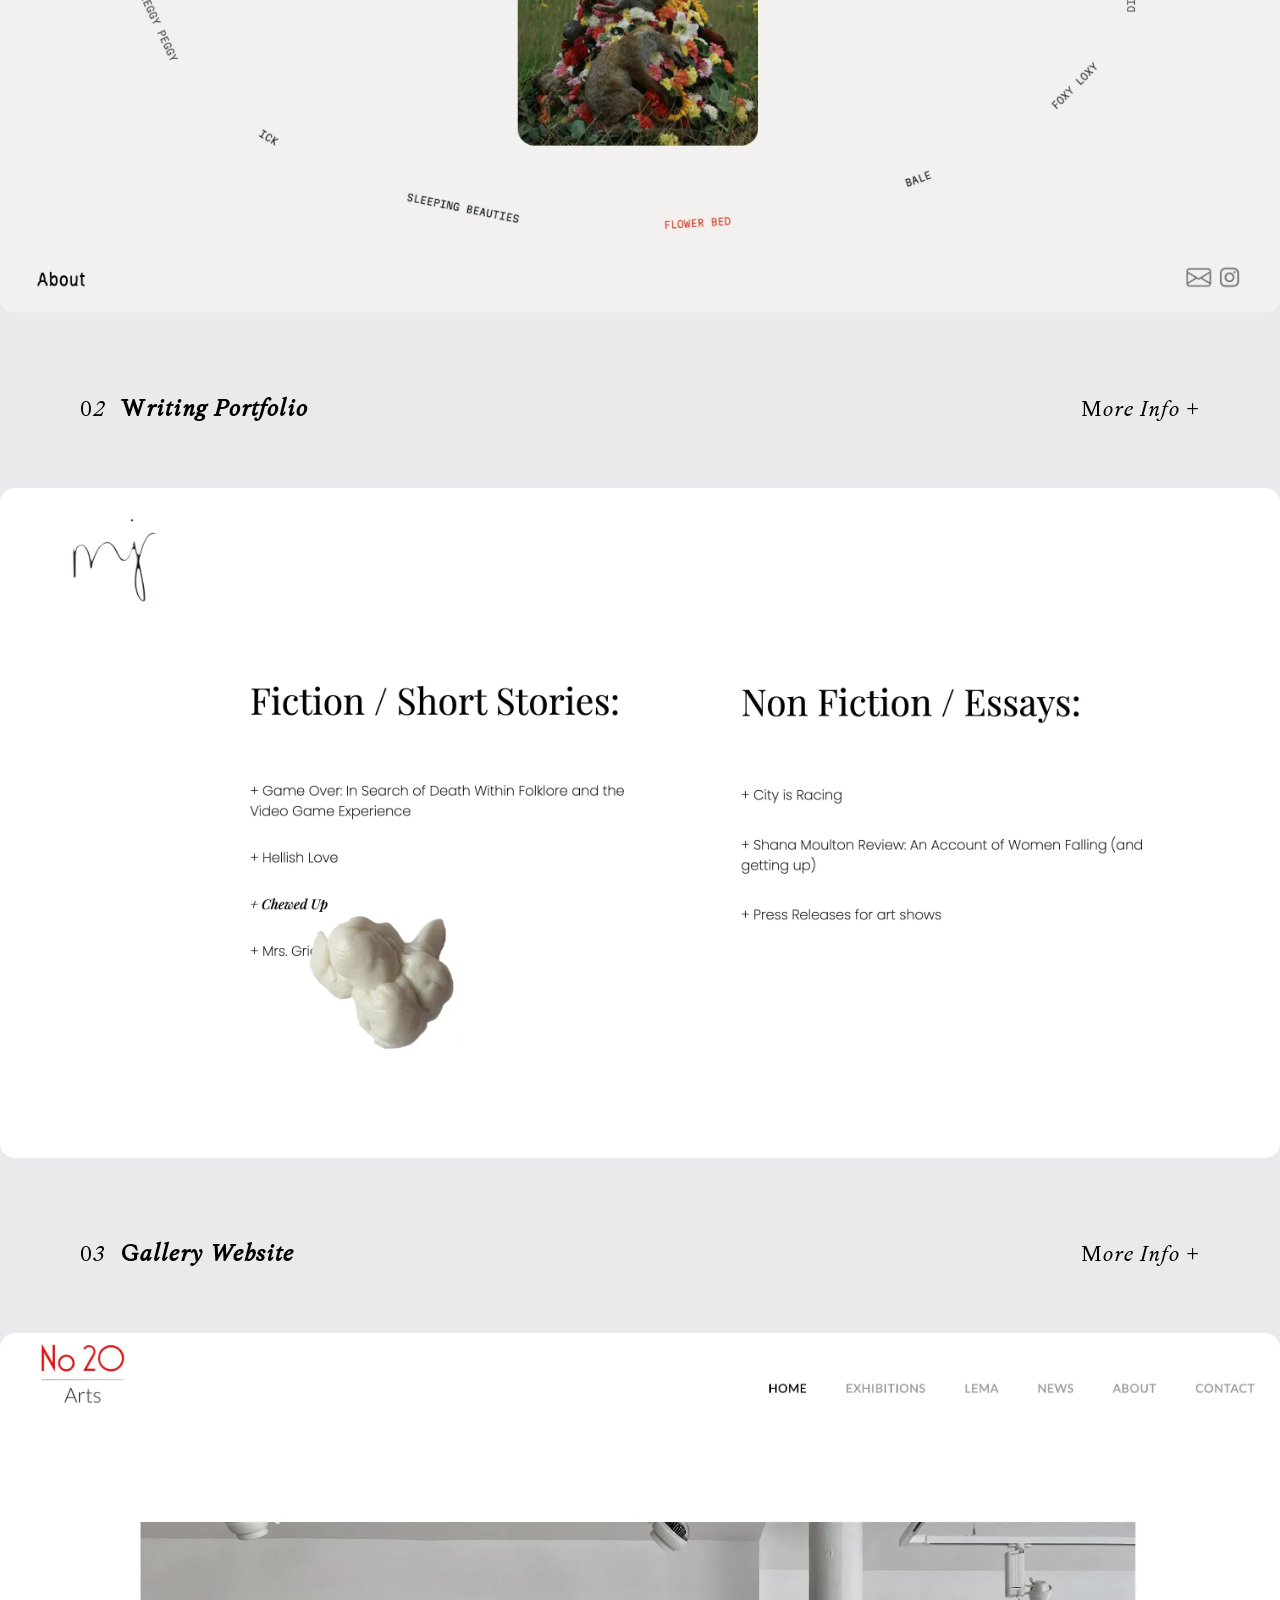
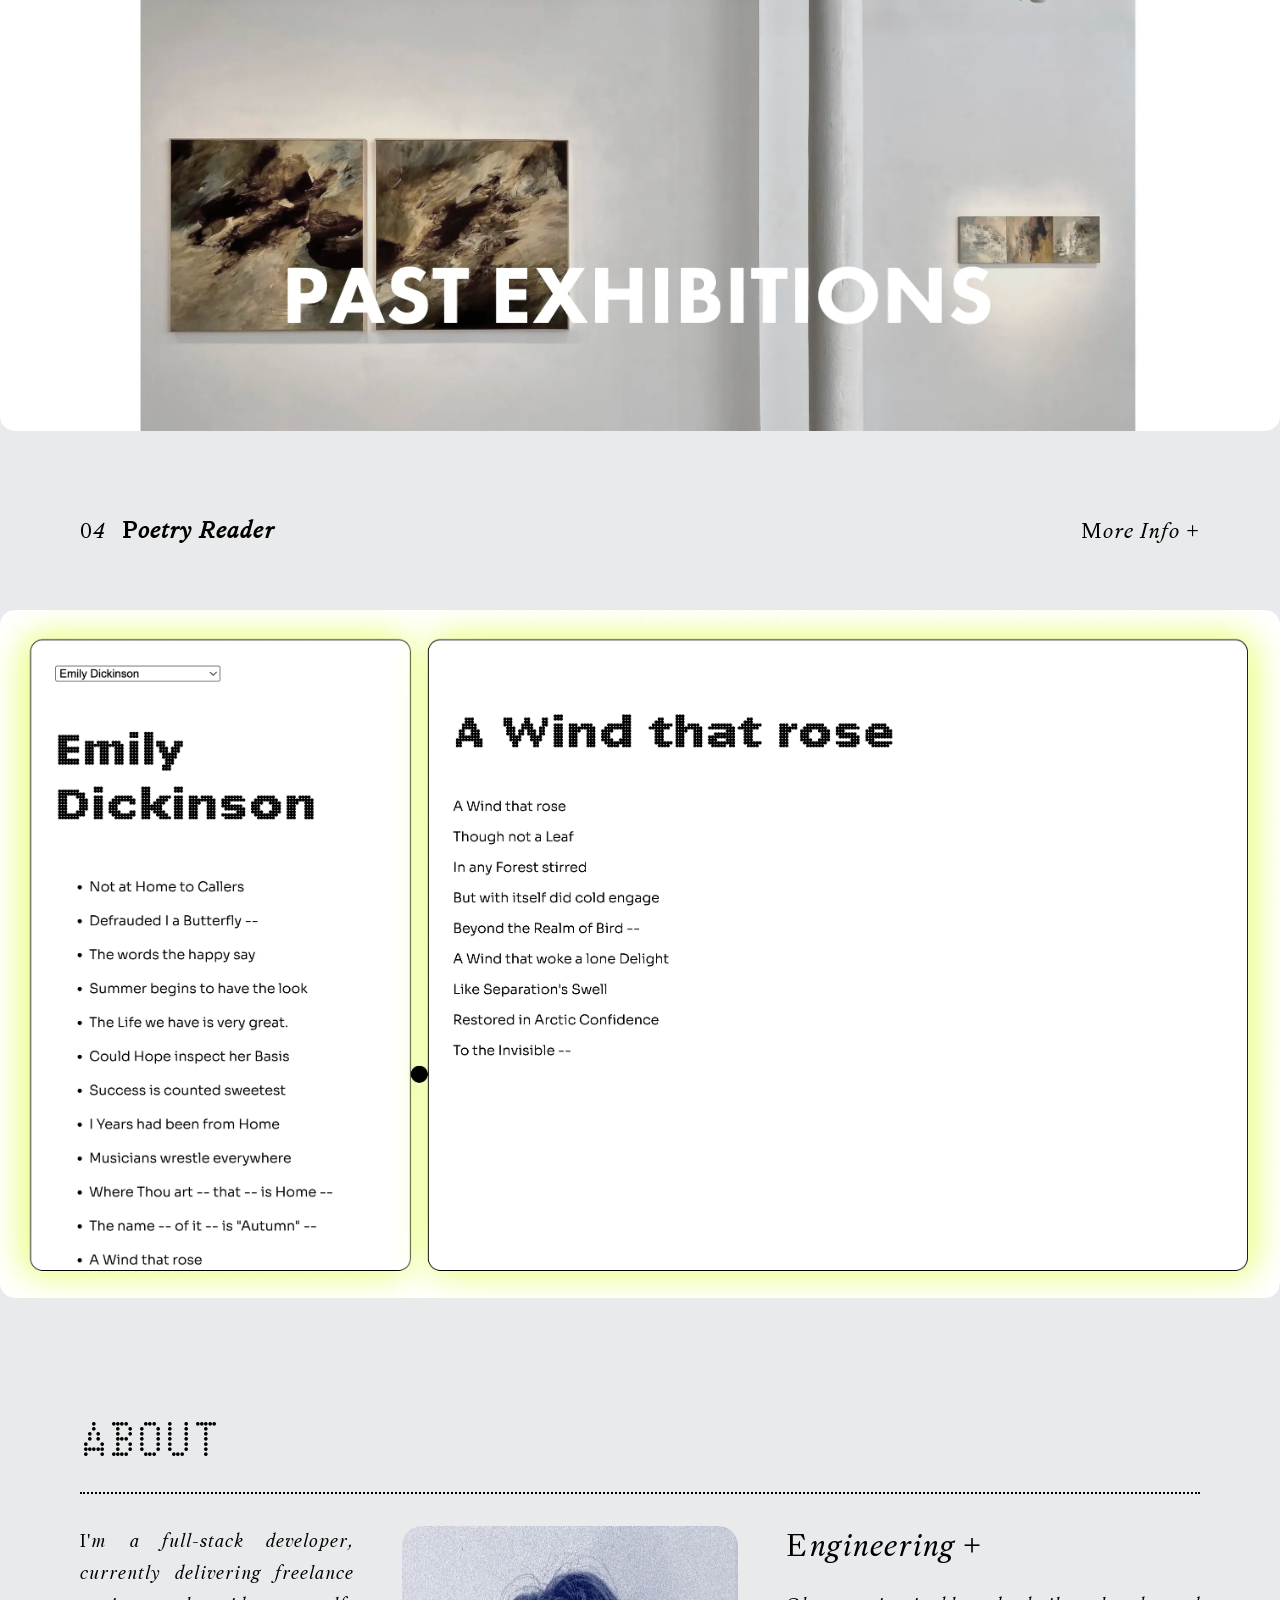
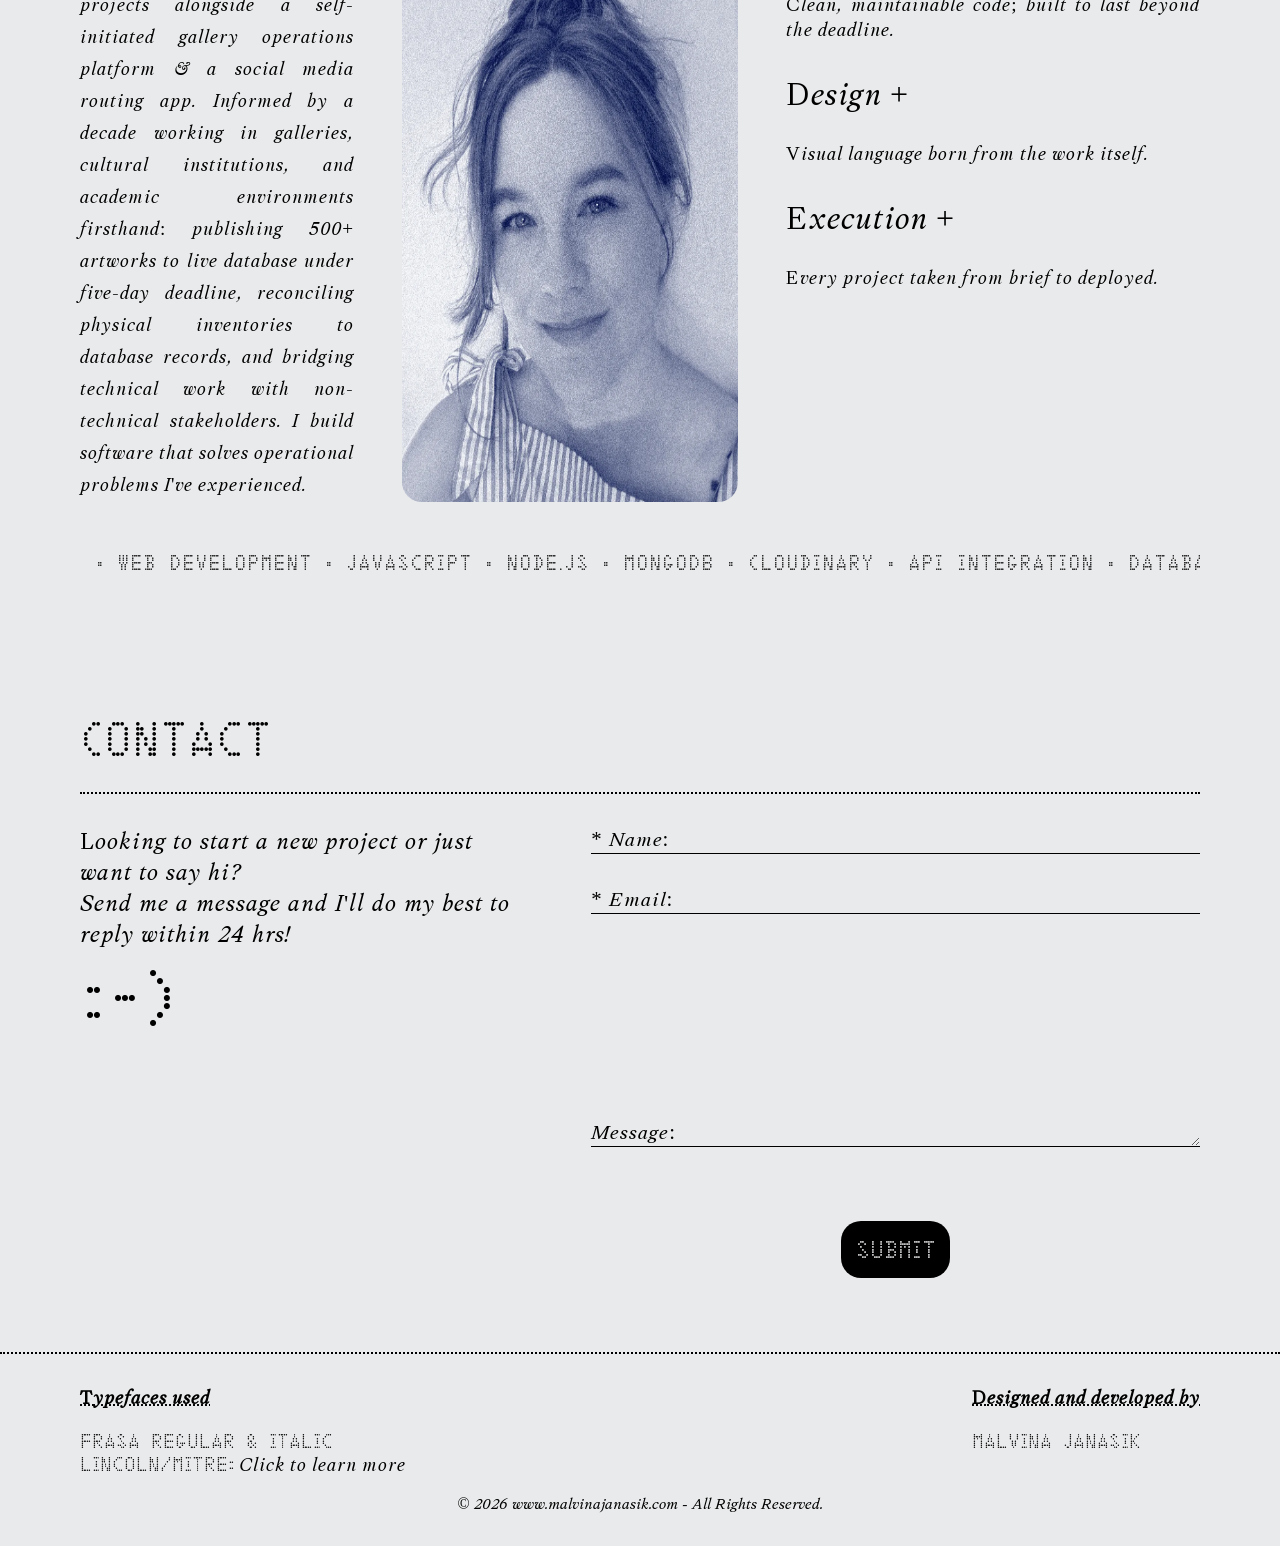
==== commit 0607b5cb: "image fix" ====
--- a/index.html
+++ b/index.html
@@ -68,7 +68,7 @@
                     <p>I'm a full-stack developer, currently delivering freelance projects alongside a self-initiated gallery operations platform & a social media routing app. Informed by a decade working in galleries, cultural institutions, and academic environments firsthand: publishing 500+ artworks to live database under five-day deadline, reconciling physical inventories to database records, and bridging technical work with non-technical stakeholders. I build software that solves operational problems I've experienced.</p>
                     
                 </div>
-                <img id="photo-me" src="assets/images/me-darker2.webp" onmouseover="this.src='assets/images/me-in-colour.webp';" onmouseout="this.src='assets/images/me-darker2.png';" alt="a photograph of me">
+                <img id="photo-me" src="assets/images/me-darker2.webp" onmouseover="this.src='assets/images/me-in-colour.webp';" onmouseout="this.src='assets/images/me-darker2.webp';" alt="a photograph of me">
                 <div class="services-container">
                         <ul class="services-list">
                             <li>
@@ -90,8 +90,8 @@
 
             <div class="skills-marquee-container">
             <div class="skills marquee-track">
-                <h4> • Web Development • JavaScript • Node.js • MongoDB • Cloudinary • API Integration • Database Management • Technical Strategy • UI/UX Design • Cross-Team Collaboration • Figma</h4>
-                <h4> • Web Development • JavaScript • Node.js • MongoDB • Cloudinary • API Integration • Database Management • Technical Strategy • UI/UX Design • Cross-Team Collaboration • Figma</h4>
+                <span class="marquee"> • Web Development • JavaScript • Node.js • MongoDB • Cloudinary • API Integration • Database Management • Technical Strategy • UI/UX Design • Cross-Team Collaboration • Figma</span>
+                <span class="marquee"> • Web Development • JavaScript • Node.js • MongoDB • Cloudinary • API Integration • Database Management • Technical Strategy • UI/UX Design • Cross-Team Collaboration • Figma</span>
             </div>
             </div>
         </section>
@@ -103,7 +103,7 @@
                 <div class="contact-text">
                     <p>Looking to start a new project or just want to say hi? <br>
                     Send me a message and I'll do my best to reply within 24 hrs!</p>
-                    <h4 id="smiley">:-)</h4>
+                    <span id="smiley">:-)</span>
                 </div>
 
                 <div>
--- a/assets/css/style.css
+++ b/assets/css/style.css
@@ -306,6 +306,9 @@
     padding: 1em 0 1em 0;
 }
 
+.marquee {
+    font-family: "LincolnMITRE 5x7", serif;
+}
 .marquee-track {
     display: flex;
     gap: 2rem;
@@ -453,10 +456,8 @@
 }
 
 #smiley {
+    font-family: "LincolnMITRE 5x7", serif;
     font-size: 5rem;
-    margin: 1em auto;
-    height: fit-content;
-    width: fit-content;
 }
 
 form p {
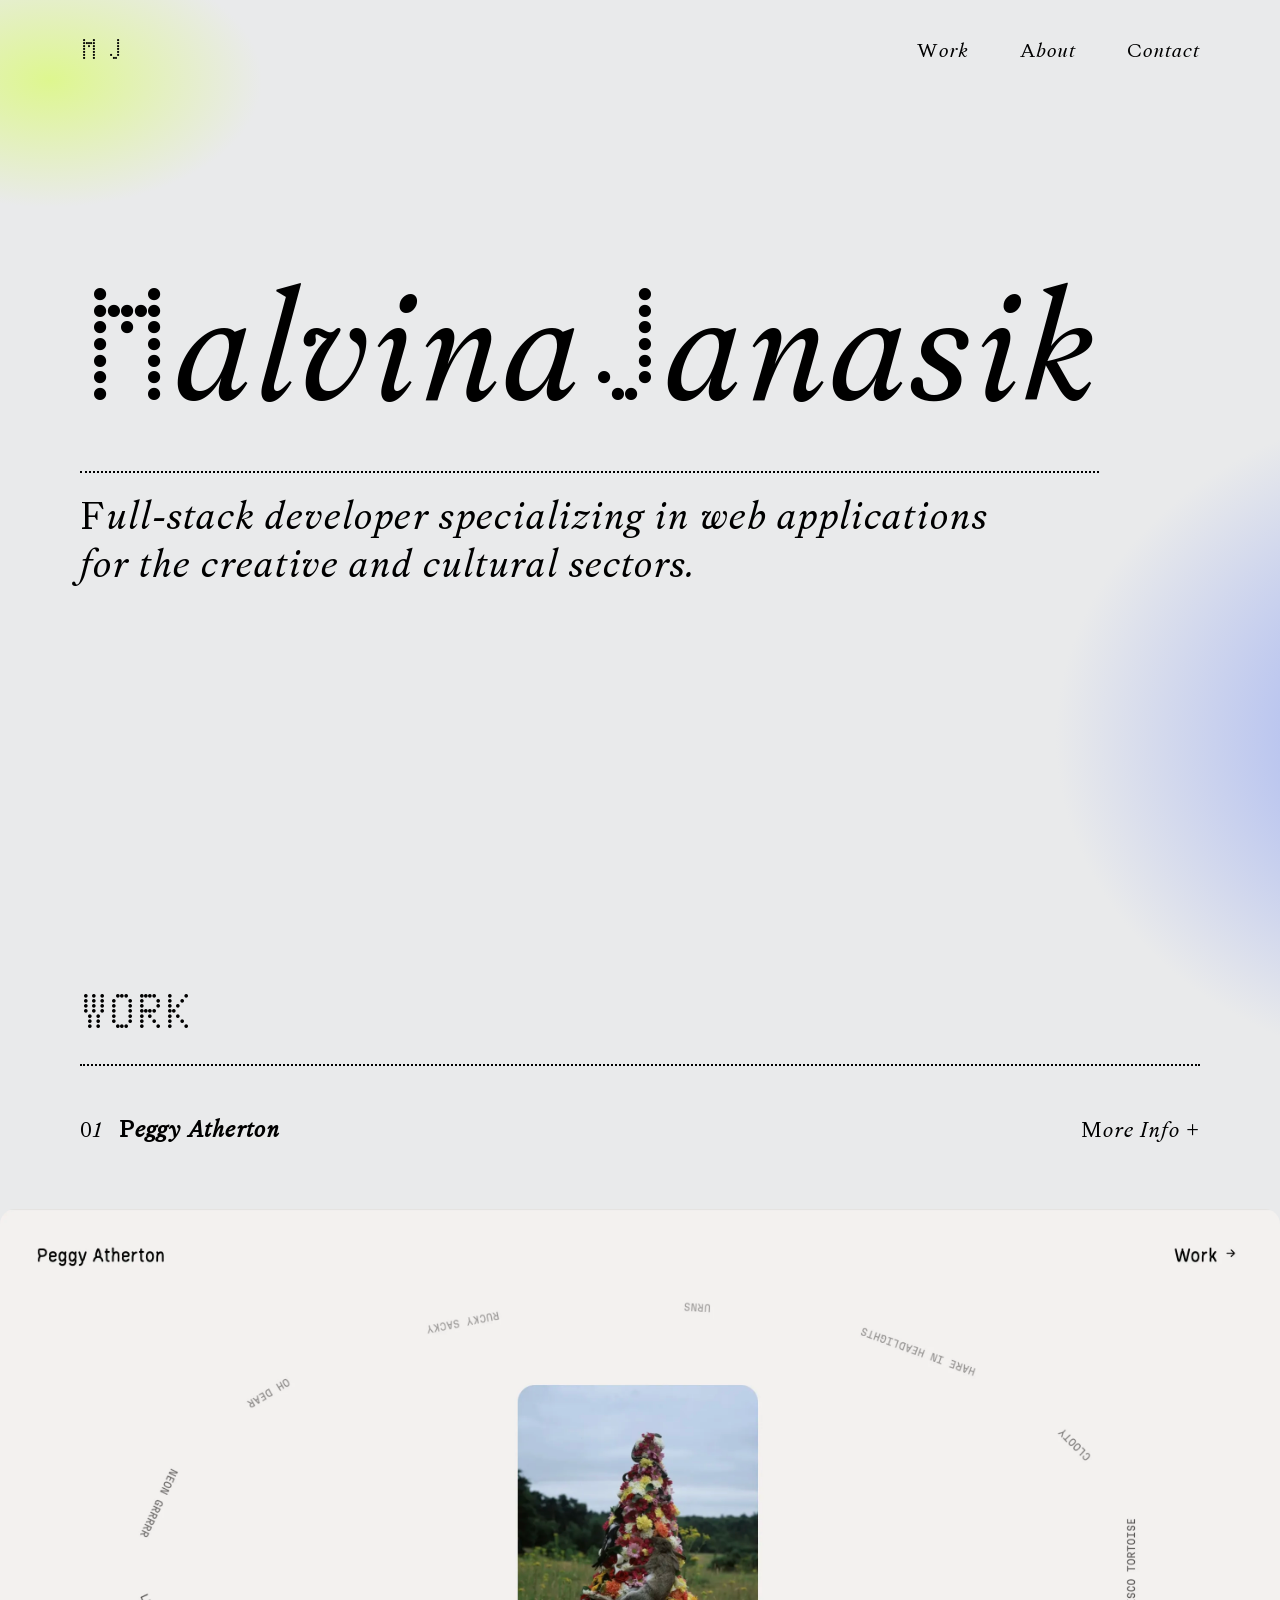
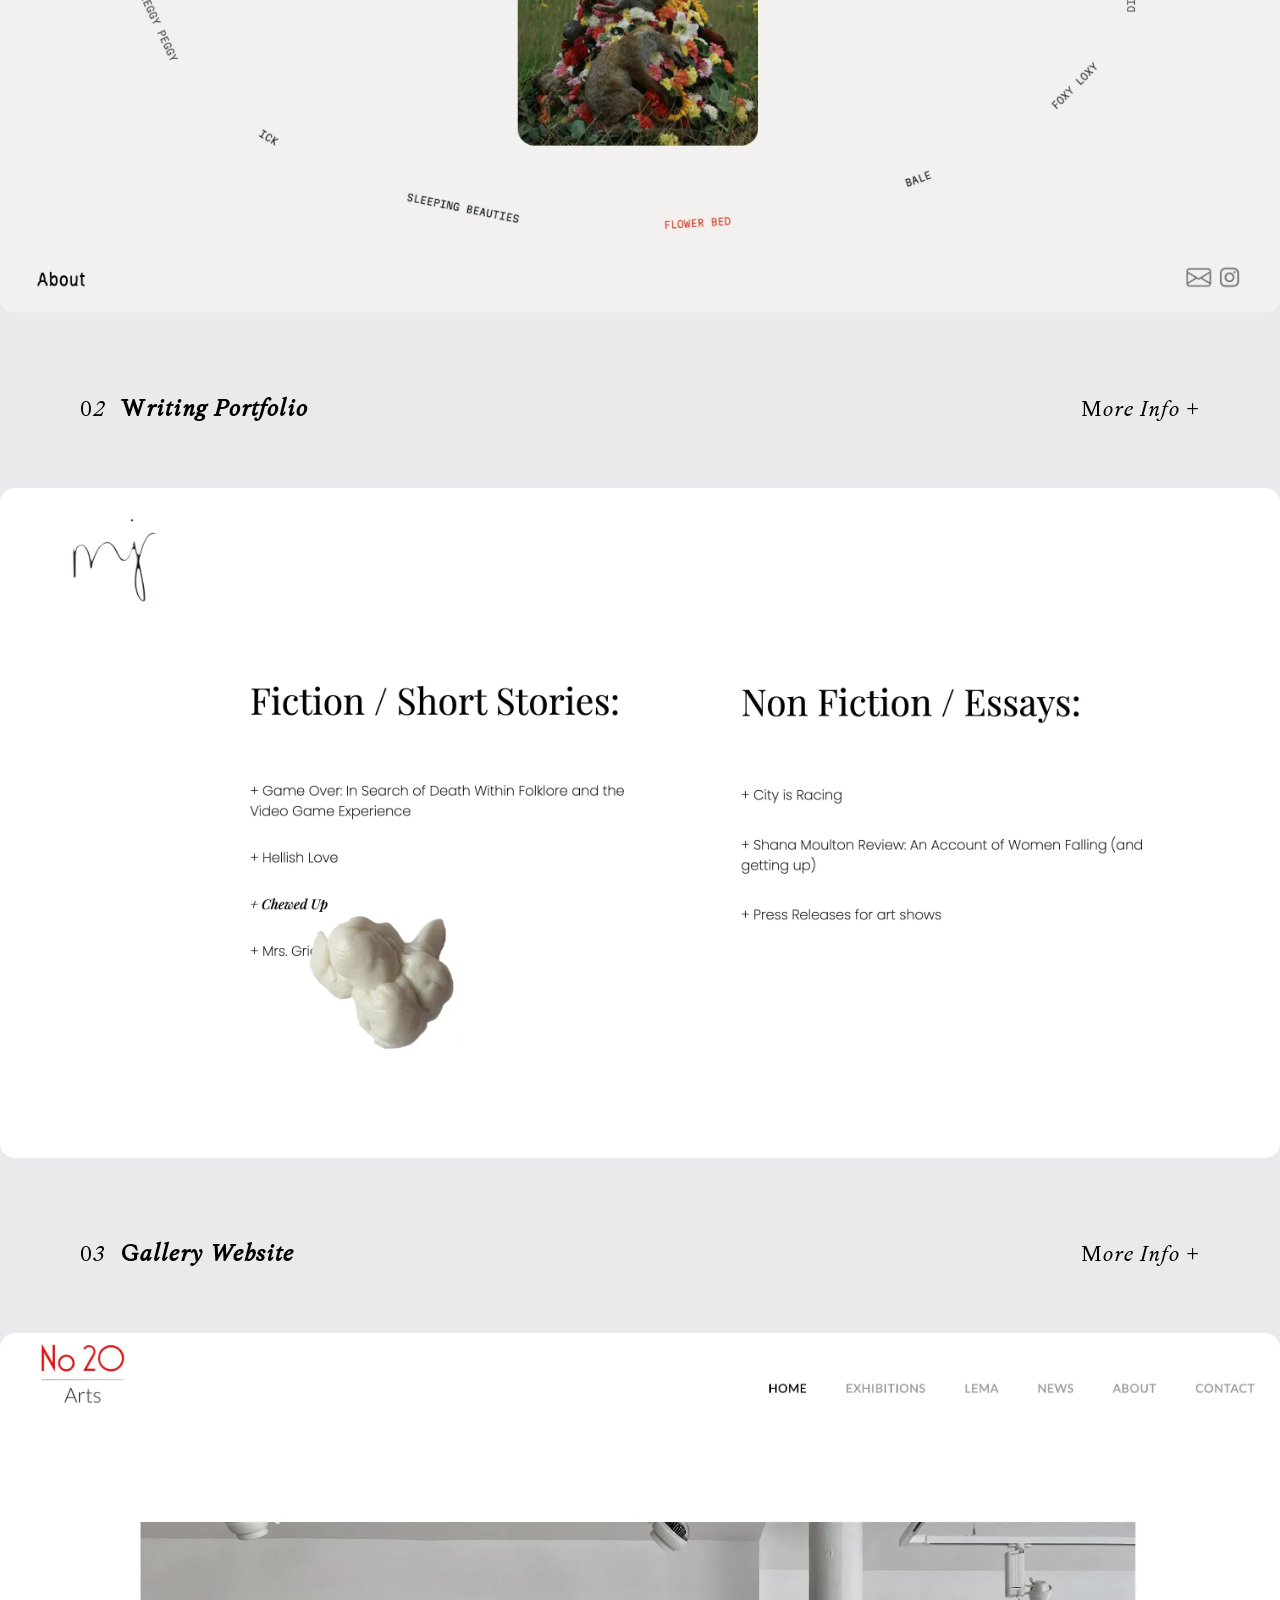
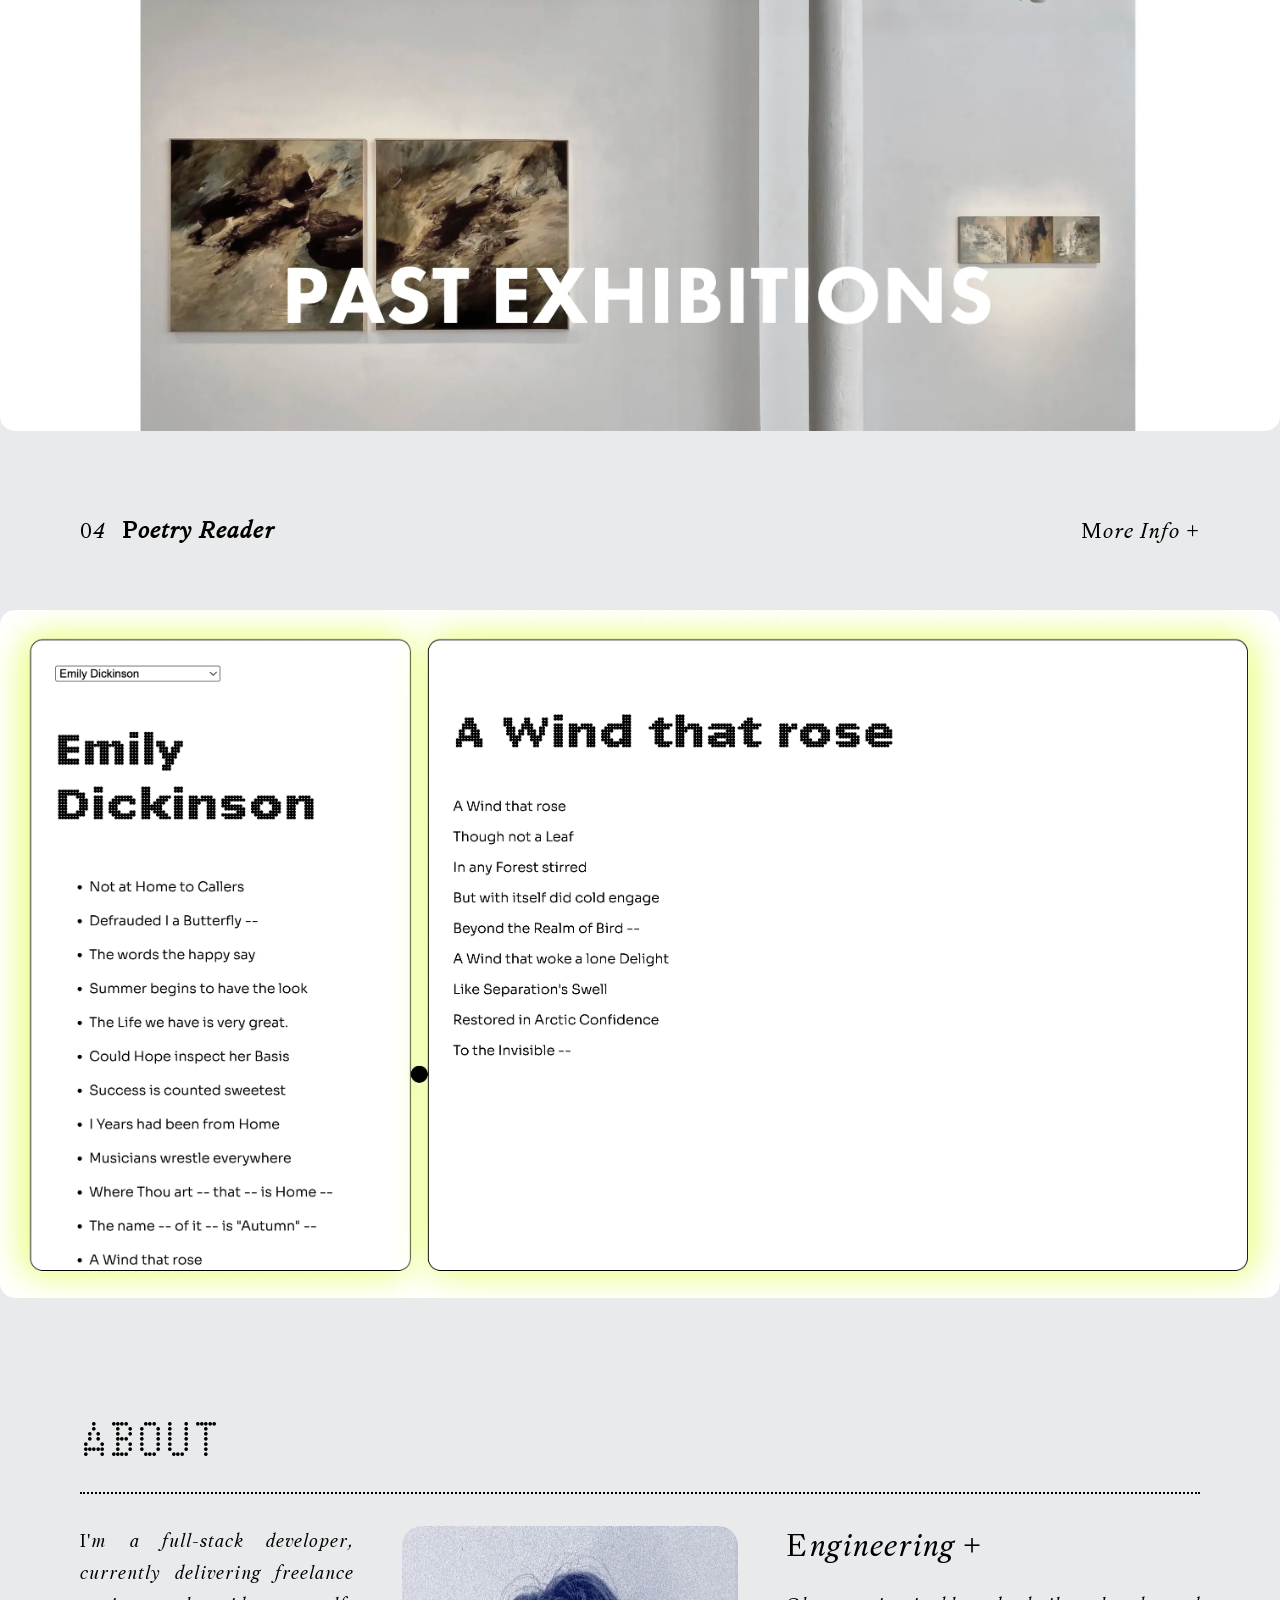
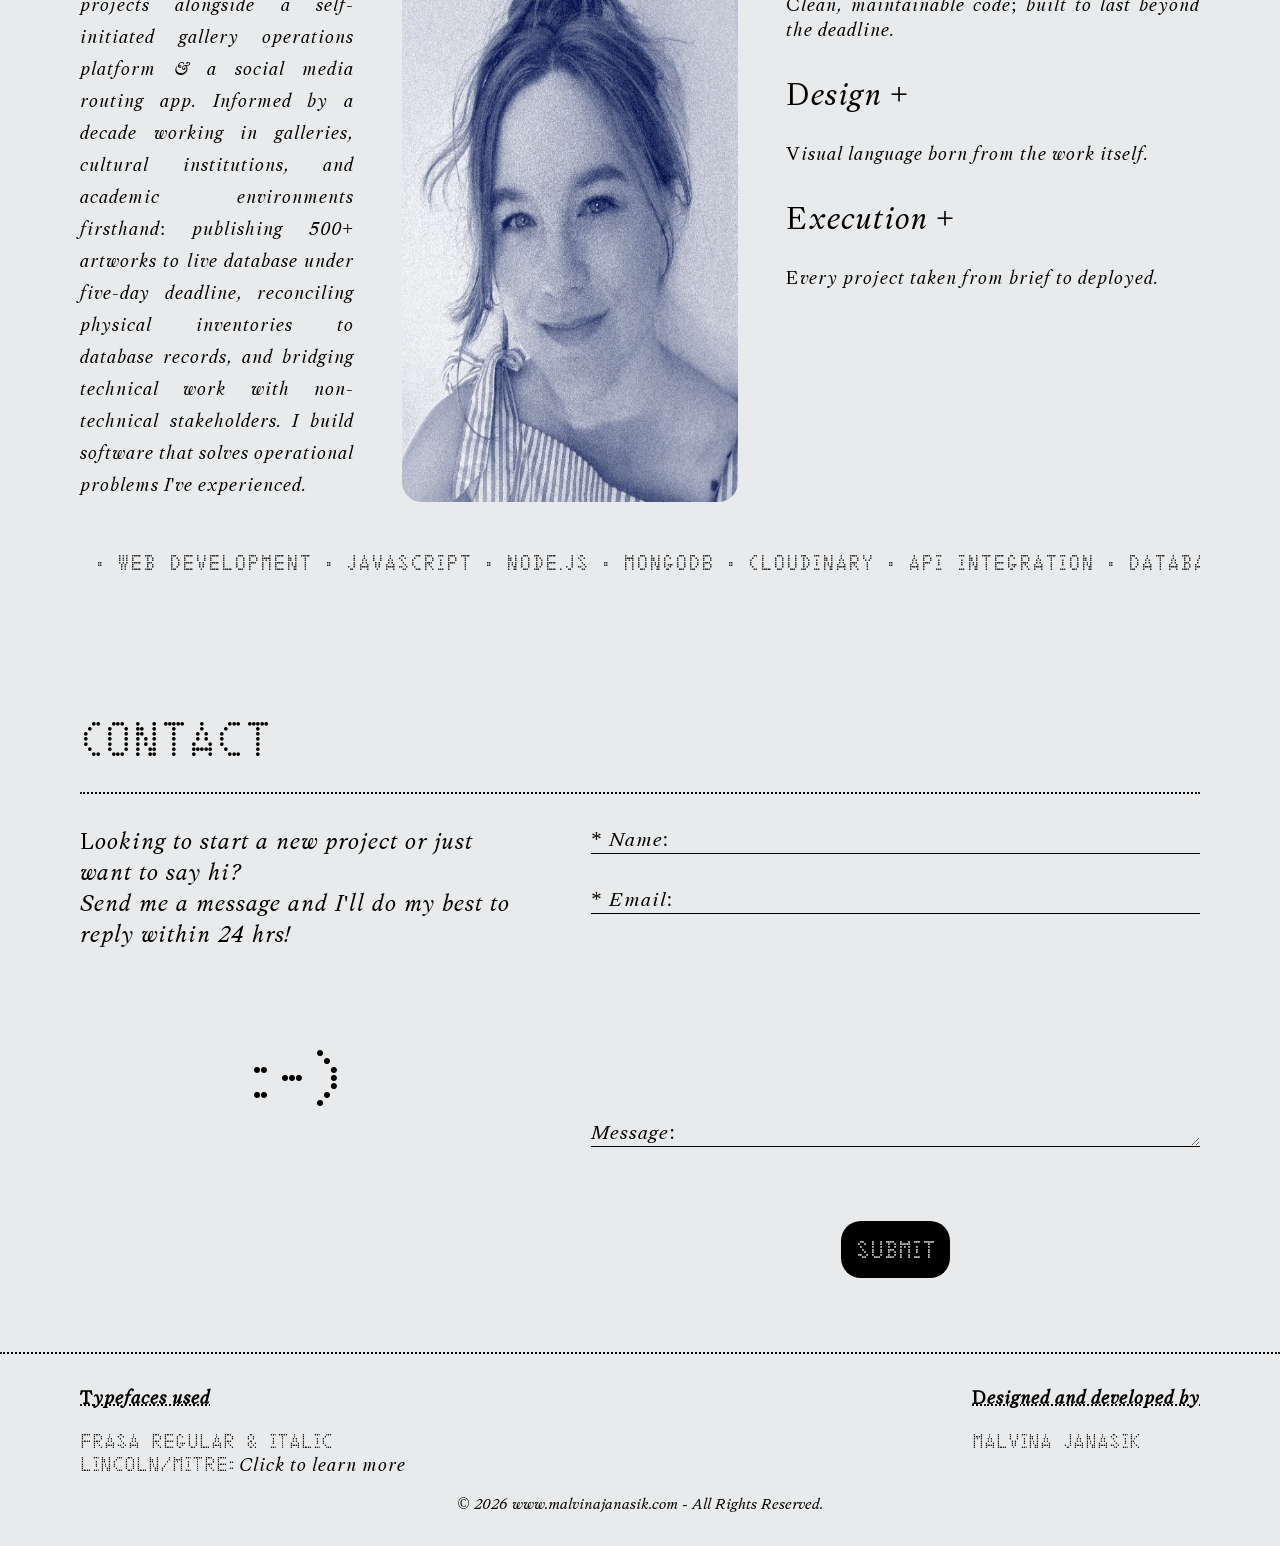
==== commit 3b219283: "changed font on span element" ====
--- a/index.html
+++ b/index.html
@@ -103,7 +103,9 @@
                 <div class="contact-text">
                     <p>Looking to start a new project or just want to say hi? <br>
                     Send me a message and I'll do my best to reply within 24 hrs!</p>
+                    <div id="smiley-container">
                     <span id="smiley">:-)</span>
+                    </div>
                 </div>
 
                 <div>
--- a/assets/css/style.css
+++ b/assets/css/style.css
@@ -455,9 +455,18 @@
     font-size: 1.5rem;
 }
 
+#smiley-container {
+    display: flex;
+    justify-content: center;
+    margin-top: 5em;
+}
+
 #smiley {
     font-family: "LincolnMITRE 5x7", serif;
     font-size: 5rem;
+}
+#smiley::first-letter {
+    font-family: "LincolnMITRE 5x7",serif;
 }
 
 form p {
